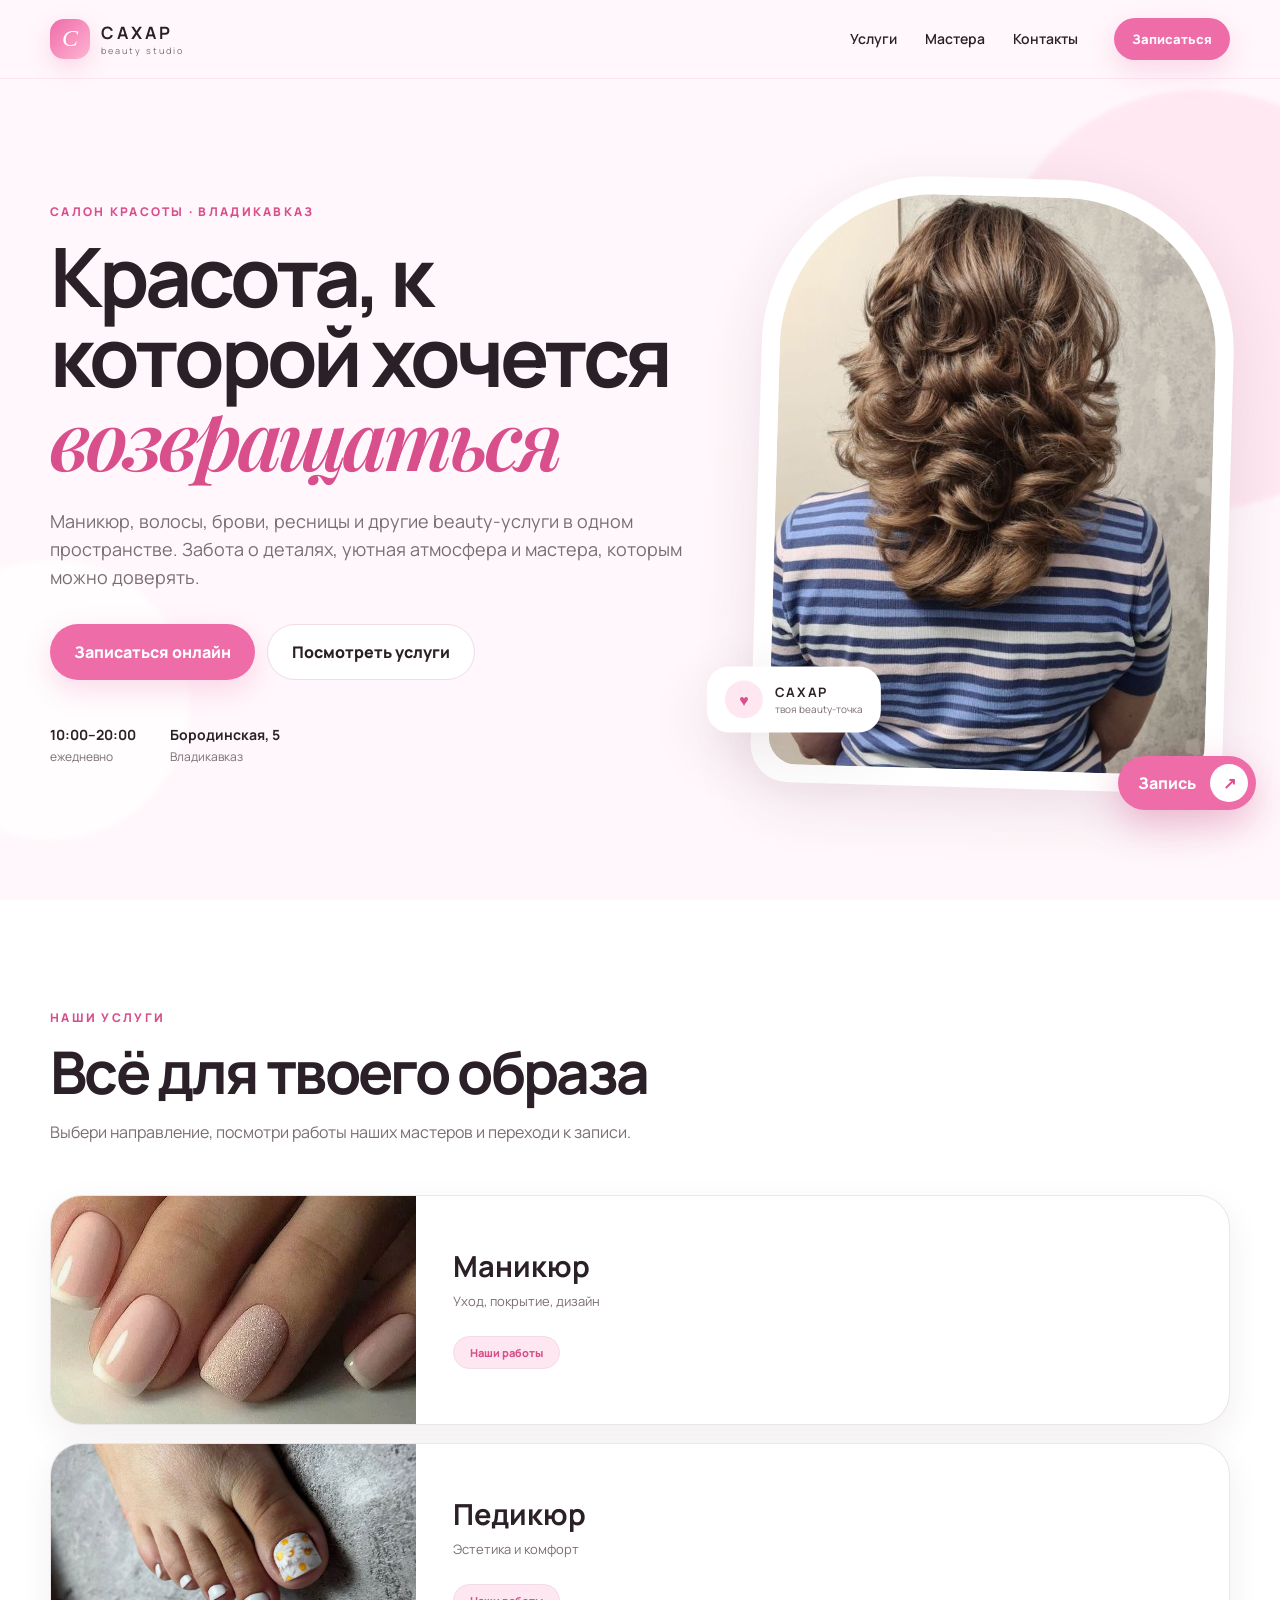
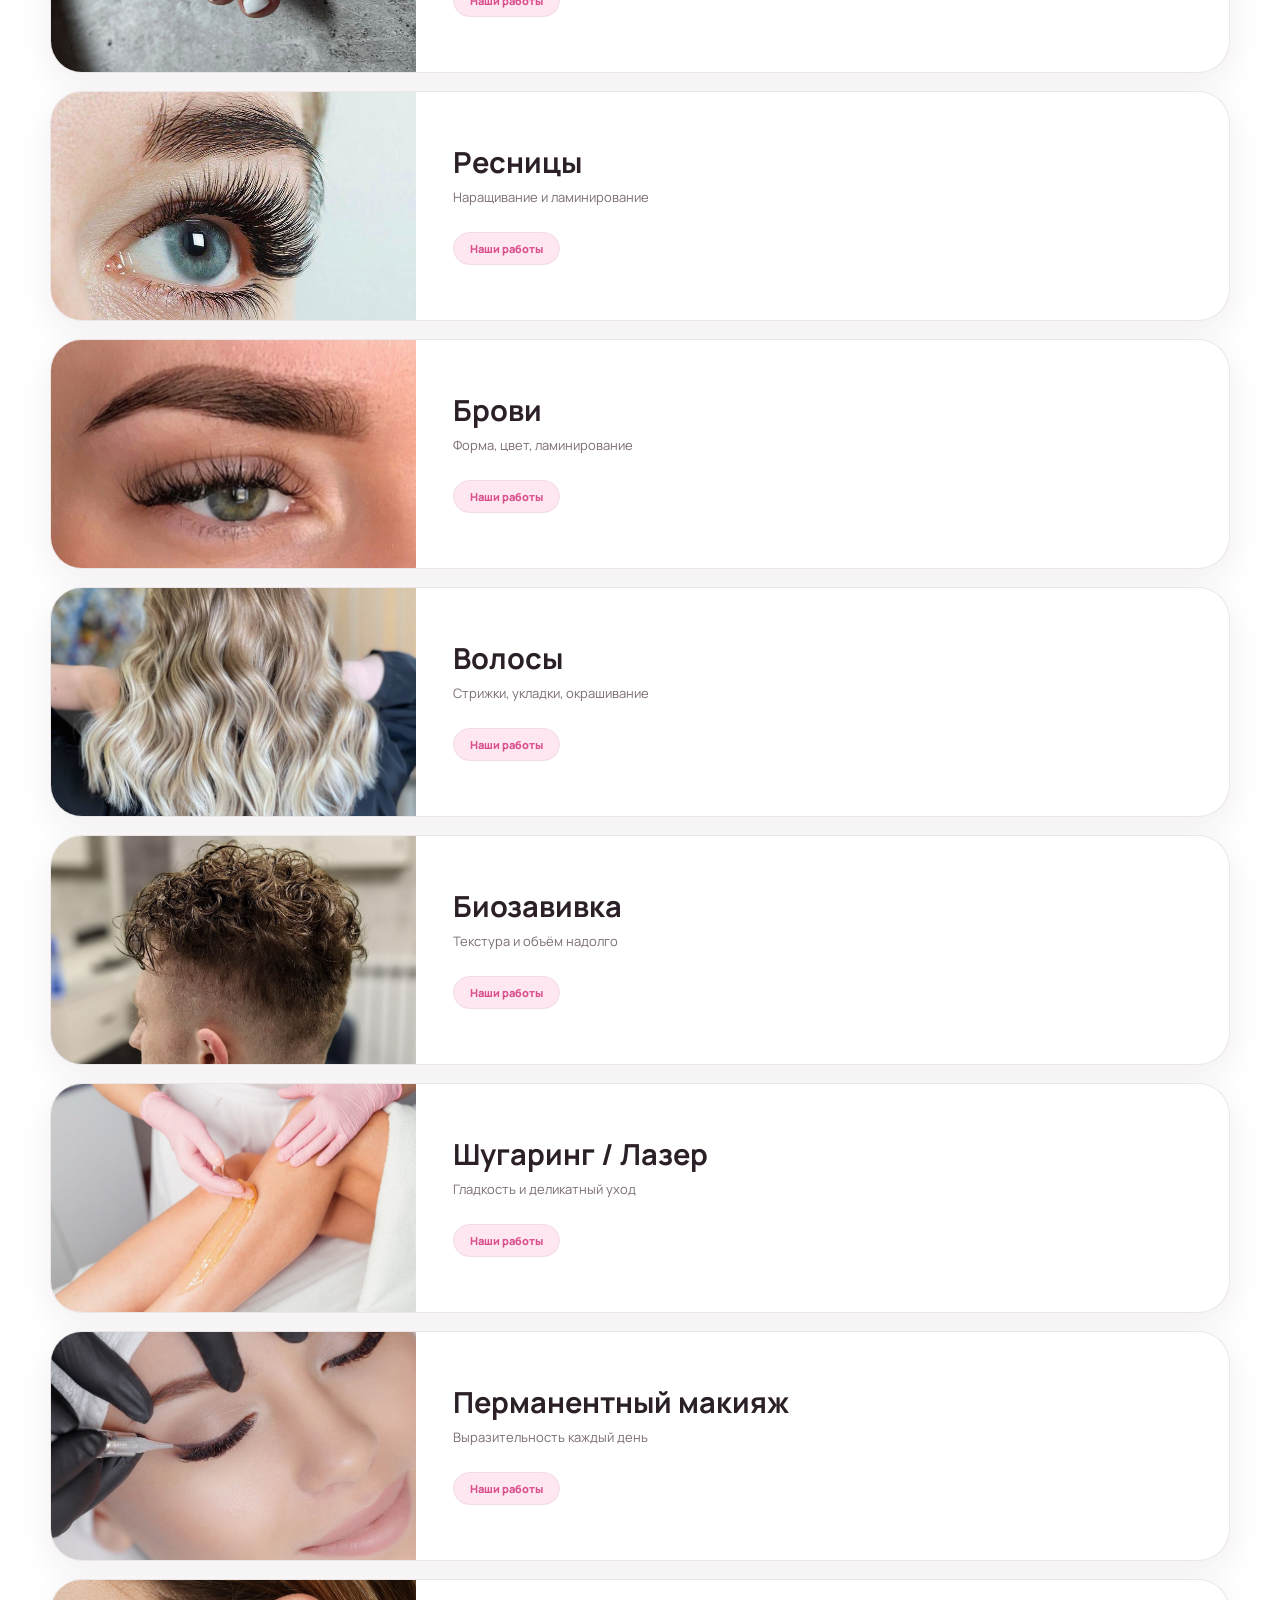
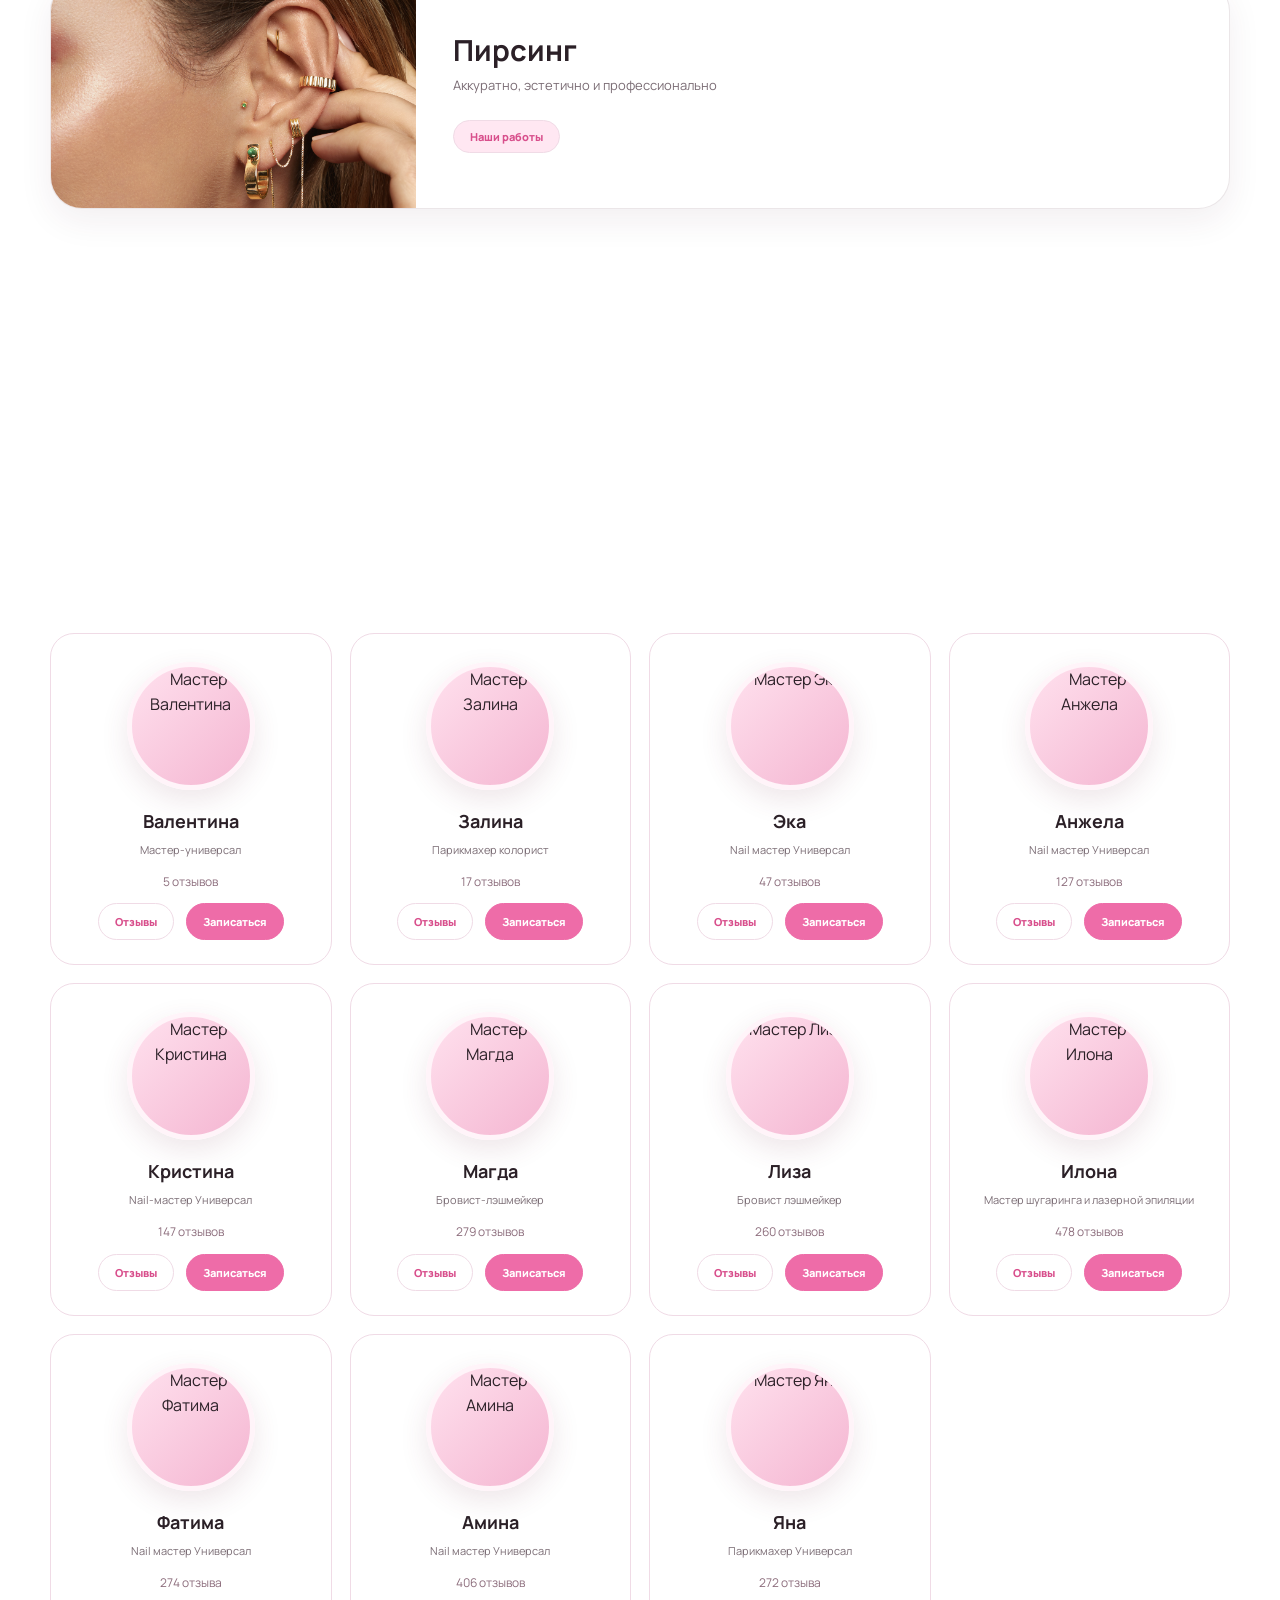
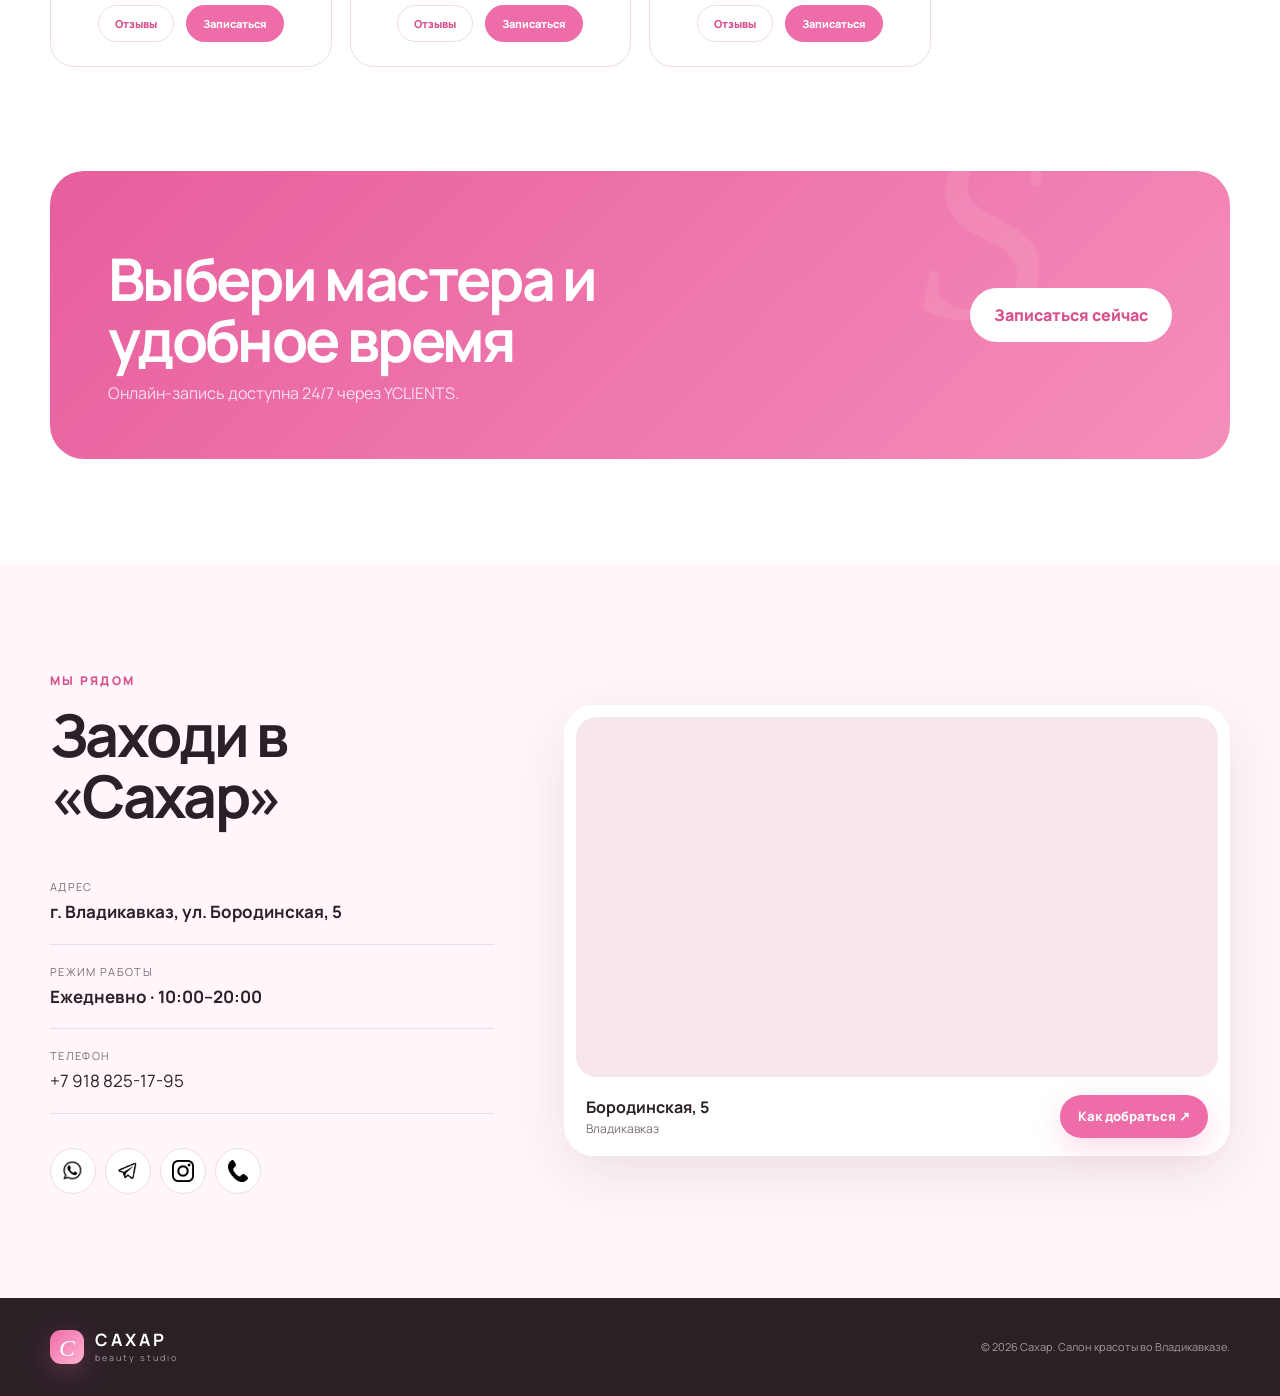
==== index.html @ 4b1bc9c6 "Initial salon website" ====
<!DOCTYPE html>
<html lang="ru">
<head>
  <meta charset="UTF-8" />
  <meta name="viewport" content="width=device-width, initial-scale=1.0" />
  <meta name="theme-color" content="#fff7fb" />
  <meta name="description" content="Сахар — салон красоты во Владикавказе. Маникюр, педикюр, ресницы, брови, волосы, биозавивка, шугаринг и лазер, перманентный макияж." />
  <title>Сахар — салон красоты во Владикавказе</title>
  <link rel="stylesheet" href="style.css" />

  <style>

    /* Окно работ: шапка всегда видна, прокручиваются только фотографии */
    #worksModal.works-modal {
      position: fixed !important;
      inset: 0 !important;
      z-index: 4200 !important;
      overflow: hidden !important;
    }

    #worksModal .modal-backdrop {
      position: absolute !important;
      inset: 0 !important;
      z-index: 0 !important;
    }

    #worksModal .works-panel {
      position: absolute !important;
      inset: 2vh 2vw !important;
      z-index: 1 !important;
      display: flex !important;
      flex-direction: column !important;
      min-height: 0 !important;
      overflow: hidden !important;
      background: #fff !important;
      border-radius: 28px !important;
      box-shadow: 0 30px 90px rgba(0,0,0,.24) !important;
    }

    #worksModal .works-head {
      position: relative !important;
      z-index: 10 !important;
      flex: 0 0 auto !important;
      display: flex !important;
      align-items: center !important;
      justify-content: space-between !important;
      gap: 20px !important;
      padding: 20px 24px !important;
      background: #fff !important;
      border-bottom: 1px solid rgba(91,54,70,.12) !important;
    }

    #worksModal .works-head h2 {
      margin: 3px 0 0 !important;
    }

    #worksModal .works-head > button {
      flex: 0 0 auto !important;
      display: grid !important;
      place-items: center !important;
      width: 48px !important;
      height: 48px !important;
      padding: 0 !important;
      border: 0 !important;
      border-radius: 50% !important;
      background: #fdeaf3 !important;
      color: #2d2027 !important;
      font-size: 28px !important;
      line-height: 1 !important;
      cursor: pointer !important;
    }

    /* Галерея работ — ровная сетка, без лишнего увеличения изображений */
    #worksGallery.works-gallery {
      display: grid !important;
      grid-template-columns: repeat(3, minmax(0, 1fr)) !important;
      grid-auto-flow: row !important;
      align-items: start !important;
      align-content: start !important;
      gap: 16px !important;
      padding: 24px !important;
      margin: 0 !important;
      overflow-y: auto !important;
      overflow-x: hidden !important;
      overscroll-behavior: contain;
      -webkit-overflow-scrolling: touch;
      flex: 1 1 auto !important;
      min-height: 0 !important;
      background: #fffafb;
    }

    #worksGallery > .works-photo {
      position: relative !important;
      display: block !important;
      width: 100% !important;
      aspect-ratio: 4 / 3 !important;
      min-width: 0 !important;
      padding: 0 !important;
      margin: 0 !important;
      border: 0 !important;
      border-radius: 16px !important;
      overflow: hidden !important;
      background: #f7edf2 !important;
      box-shadow: none !important;
      transform: none !important;
      cursor: zoom-in;
    }

    #worksGallery > .works-photo::before,
    #worksGallery > .works-photo::after {
      display: none !important;
      content: none !important;
    }

    #worksGallery > .works-photo > img {
      position: absolute !important;
      inset: 0 !important;
      display: block !important;
      width: 100% !important;
      height: 100% !important;
      margin: 0 !important;
      padding: 0 !important;
      object-fit: cover !important;
      object-position: center !important;
      border-radius: 0 !important;
      transform: none !important;
      transition: opacity .2s ease !important;
      image-rendering: auto;
      backface-visibility: hidden;
    }

    #worksGallery > .works-photo:hover > img {
      transform: none !important;
      opacity: .96;
    }

    .works-empty {
      margin: auto;
      padding: 40px 24px;
      text-align: center;
      color: #8d6e7d;
    }

    /* Увеличенное фото — оригинальные пропорции, без cover */
    .lightbox { z-index: 5000 !important; }
    .lightbox .modal-backdrop { z-index: 1; }
    .lightbox img {
      position: relative !important;
      z-index: 2 !important;
      display: block !important;
      width: auto !important;
      height: auto !important;
      max-width: 94vw !important;
      max-height: 90vh !important;
      object-fit: contain !important;
      image-rendering: auto;
      transform: none !important;
    }
    .lightbox-close { z-index: 3; }

    @media (max-width: 1100px) {
      #worksGallery.works-gallery {
        grid-template-columns: repeat(3, minmax(0, 1fr)) !important;
        gap: 12px !important;
        padding: 16px !important;
      }
    }

    @media (max-width: 760px) {
      .works-panel { inset: 1.5vh 2vw; border-radius: 20px; }
      .works-head { padding: 14px 16px; }
      .works-head button { width: 44px; height: 44px; }

      #worksGallery.works-gallery {
        grid-template-columns: repeat(2, minmax(0, 1fr)) !important;
        gap: 9px !important;
        padding: 10px !important;
      }

      #worksGallery > .works-photo {
        aspect-ratio: 4 / 3 !important;
        border-radius: 12px !important;
      }
    }

    @media (max-width: 430px) {
      #worksGallery.works-gallery {
        grid-template-columns: repeat(2, minmax(0, 1fr)) !important;
      }
    }
  
    /* ФИНАЛЬНЫЙ ФИКС ГАЛЕРЕИ:
       обычная сетка с реальной высотой элементов, без наложений */
    #worksGallery.works-gallery {
      display: grid !important;
      grid-template-columns: repeat(3, minmax(0, 1fr)) !important;
      grid-auto-rows: 340px !important;
      grid-auto-flow: row !important;
      align-items: stretch !important;
      align-content: start !important;
      gap: 16px !important;
      padding: 20px !important;
      margin: 0 !important;
      overflow-y: auto !important;
      overflow-x: hidden !important;
      flex: 1 1 auto !important;
      min-height: 0 !important;
    }

    #worksGallery > .works-photo {
      position: static !important;
      display: block !important;
      width: 100% !important;
      height: 340px !important;
      min-height: 340px !important;
      max-height: 340px !important;
      aspect-ratio: auto !important;
      padding: 0 !important;
      margin: 0 !important;
      overflow: hidden !important;
      border: 0 !important;
      border-radius: 16px !important;
      background: #f7edf2 !important;
      transform: none !important;
      box-shadow: none !important;
    }

    #worksGallery > .works-photo::before,
    #worksGallery > .works-photo::after {
      display: none !important;
      content: none !important;
    }

    #worksGallery > .works-photo > img {
      position: static !important;
      inset: auto !important;
      display: block !important;
      width: 100% !important;
      height: 100% !important;
      min-height: 0 !important;
      max-height: none !important;
      object-fit: cover !important;
      object-position: center !important;
      margin: 0 !important;
      padding: 0 !important;
      border-radius: 0 !important;
      transform: none !important;
    }

    #worksGallery > .works-photo:hover > img {
      transform: none !important;
    }

    @media (max-width: 1050px) {
      #worksGallery.works-gallery {
        grid-template-columns: repeat(2, minmax(0, 1fr)) !important;
        grid-auto-rows: 300px !important;
      }

      #worksGallery > .works-photo {
        height: 300px !important;
        min-height: 300px !important;
        max-height: 300px !important;
      }
    }

    @media (max-width: 600px) {
      #worksGallery.works-gallery {
        grid-template-columns: repeat(2, minmax(0, 1fr)) !important;
        grid-auto-rows: 190px !important;
        gap: 9px !important;
        padding: 10px !important;
      }

      #worksGallery > .works-photo {
        height: 190px !important;
        min-height: 190px !important;
        max-height: 190px !important;
        border-radius: 12px !important;
      }
    }

  
    /* Мастера из masters.json */
    .master-card[data-master-card] {
      cursor: pointer;
    }

    .master-card[data-master-card]:focus-visible {
      outline: 3px solid rgba(238, 108, 168, .35);
      outline-offset: 4px;
    }

    .master-meta {
      display: flex;
      justify-content: center;
      align-items: center;
      flex-wrap: wrap;
      gap: 7px;
      margin: 2px 0 12px;
      font-size: 12px;
      color: #8d6e7d;
    }

    .master-review-link {
      color: #8d6e7d;
      text-decoration: none;
      border-bottom: 1px solid rgba(141, 110, 125, .28);
    }

    .master-review-link:hover {
      color: #d64f91;
      border-color: #d64f91;
    }

    .master-actions {
      display: flex;
      align-items: center;
      justify-content: center;
      gap: 12px;
      margin-top: auto;
    }

    .master-actions .text-link {
      border: 0;
      padding: 0;
      background: transparent;
      cursor: pointer;
      font: inherit;
      text-decoration: none;
    }

  </style>
</head>
<body>
<header class="site-header" id="top">
    <div class="container header-inner">
      <a class="brand" href="#top" aria-label="Сахар — на главную">
        <span class="brand-mark">C</span>
        <span class="brand-text"><strong>САХАР</strong><small>beauty studio</small></span>
      </a>

      <nav class="desktop-nav" aria-label="Главное меню">
        <a href="#services">Услуги</a>
        <a href="#masters">Мастера</a>
        <a href="#contacts">Контакты</a>
      </nav>

      <a class="btn btn-small" href="https://n751124.yclients.com/company/706799/personal/menu?o=" target="_blank" rel="noopener">Записаться</a>

      <button class="menu-btn" aria-label="Открыть меню" aria-expanded="false">
        <span></span><span></span><span></span>
      </button>
    </div>

    <div class="mobile-menu" aria-hidden="true">
      <a href="#services">Услуги</a>
      <a href="#masters">Мастера</a>
      <a href="#contacts">Контакты</a>
      <a href="https://n751124.yclients.com/company/706799/personal/menu?o=" target="_blank" rel="noopener">Онлайн-запись</a>
    </div>
  </header>

  <main>
    <section class="hero">
      <div class="hero-blob hero-blob-one"></div>
      <div class="hero-blob hero-blob-two"></div>
      <div class="container hero-grid">
        <div class="hero-copy reveal">
          <span class="eyebrow">САЛОН КРАСОТЫ · ВЛАДИКАВКАЗ</span>
          <h1>Красота, к которой хочется <em>возвращаться</em></h1>
          <p>Маникюр, волосы, брови, ресницы и другие beauty-услуги в одном пространстве. Забота о деталях, уютная атмосфера и мастера, которым можно доверять.</p>
          <div class="hero-actions">
            <button class="btn" data-booking-open>Записаться онлайн</button>
            <a class="btn btn-ghost" href="#services">Посмотреть услуги</a>
          </div>
          <div class="hero-meta">
            <span><b>10:00–20:00</b> ежедневно</span>
            <span><b>Бородинская, 5</b> Владикавказ</span>
          </div>
        </div>

        <div class="hero-visual reveal">
          <div class="hero-photo-wrap">
            <img id="heroImage" alt="Салон красоты «Сахар»" class="hero-photo" hidden />
            <div class="hero-badge">
              <span>♥</span>
              <div><strong>САХАР</strong><small>твоя beauty-точка</small></div>
            </div>
          </div>
        </div>
      </div>
    </section>

    <section class="section services" id="services">
      <div class="container">
        <div class="section-heading reveal">
          <span class="eyebrow">НАШИ УСЛУГИ</span>
          <h2>Всё для твоего образа</h2>
          <p>Выбери направление, посмотри работы наших мастеров и переходи к записи.</p>
        </div>

        <div class="service-grid">
          <article class="service-card reveal" data-service="manic" data-booking-card role="button" tabindex="0" aria-label="Записаться на маникюр">
            <div class="service-copy"><h3>Маникюр</h3><p>Уход, покрытие, дизайн</p></div>
            <button class="service-works-btn" data-works-category="manic" data-works-title="Маникюр">Наши работы</button>
          </article>

          <article class="service-card reveal" data-service="pedic" data-booking-card role="button" tabindex="0" aria-label="Записаться на педикюр">
            <div class="service-copy"><h3>Педикюр</h3><p>Эстетика и комфорт</p></div>
            <button class="service-works-btn" data-works-category="pedic" data-works-title="Педикюр">Наши работы</button>
          </article>

          <article class="service-card reveal" data-service="lashes" data-booking-card role="button" tabindex="0" aria-label="Записаться на ресницы">
            <div class="service-copy"><h3>Ресницы</h3><p>Наращивание и ламинирование</p></div>
            <button class="service-works-btn" data-works-category="lashes" data-works-title="Ресницы">Наши работы</button>
          </article>

          <article class="service-card reveal" data-service="brows" data-booking-card role="button" tabindex="0" aria-label="Записаться на брови">
            <div class="service-copy"><h3>Брови</h3><p>Форма, цвет, ламинирование</p></div>
            <button class="service-works-btn" data-works-category="brows" data-works-title="Брови">Наши работы</button>
          </article>

          <article class="service-card reveal" data-service="hair" data-booking-card role="button" tabindex="0" aria-label="Записаться на волосы">
            <div class="service-copy"><h3>Волосы</h3><p>Стрижки, укладки, окрашивание</p></div>
            <button class="service-works-btn" data-works-category="hair" data-works-title="Волосы">Наши работы</button>
          </article>

          <article class="service-card reveal" data-service="biowave" data-booking-card role="button" tabindex="0" aria-label="Записаться на биозавивку">
            <div class="service-copy"><h3>Биозавивка</h3><p>Текстура и объём надолго</p></div>
            <button class="service-works-btn" data-works-category="biowave" data-works-title="Биозавивка">Наши работы</button>
          </article>

          <article class="service-card reveal" data-service="laser" data-booking-card role="button" tabindex="0" aria-label="Записаться на шугаринг или лазер">
            <div class="service-copy"><h3>Шугаринг / Лазер</h3><p>Гладкость и деликатный уход</p></div>
            <button class="service-works-btn" data-works-category="laser" data-works-title="Шугаринг / Лазер">Наши работы</button>
          </article>

          <article class="service-card reveal" data-service="permanent" data-booking-card role="button" tabindex="0" aria-label="Записаться на перманентный макияж">
            <div class="service-copy"><h3>Перманентный макияж</h3><p>Выразительность каждый день</p></div>
            <button class="service-works-btn" data-works-category="permanent" data-works-title="Перманентный макияж">Наши работы</button>
          </article>

          <article class="service-card reveal" data-service="pirsing" data-booking-card role="button" tabindex="0" aria-label="Записаться на пирсинг">
            <div class="service-copy"><h3>Пирсинг</h3><p>Аккуратно, эстетично и профессионально</p></div>
            <button class="service-works-btn" data-works-category="pirsing" data-works-title="Пирсинг">Наши работы</button>
          </article>
        </div>
      </div>
    </section>

    <section class="section masters" id="masters">
      <div class="container">
        <div class="section-heading reveal">
          <span class="eyebrow">КОМАНДА</span>
          <h2>Мастера «Сахара»</h2>
          <p>Команда мастеров, которая поможет подобрать услугу и создать образ именно для тебя.</p>
        </div>
        <div class="masters-scroll" id="mastersGrid">
          <div class="masters-empty">Наши мастера ждут тебя в «Сахаре».</div>
        </div>
      </div>
    </section>

    <section class="section cta-section">
      <div class="container">
        <div class="cta-card reveal">
          <div><span class="eyebrow"></span><h2>Выбери мастера и удобное время</h2><p>Онлайн-запись доступна 24/7 через YCLIENTS.</p></div>
          <button class="btn btn-light" data-booking-open>Записаться сейчас</button>
        </div>
      </div>
    </section>

    <section class="section contacts" id="contacts">
      <div class="container contacts-grid">
        <div class="contact-copy reveal">
          <span class="eyebrow">МЫ РЯДОМ</span>
          <h2>Заходи в «Сахар»</h2>
          <div class="contact-list">
            <div><span>Адрес</span><strong>г. Владикавказ, ул. Бородинская, 5</strong></div>
            <div><span>Режим работы</span><strong>Ежедневно · 10:00–20:00</strong></div>
            <div><span>Телефон</span><a href="tel:+79188251795">+7 918 825-17-95</a></div>
          </div>
          <div class="social-row">
            <a class="social-btn"
               href="https://wa.me/79188251795"
               target="_blank"
               rel="noopener"
               aria-label="WhatsApp">
              <img src="images/icons/whats.png" alt="">
            </a>

            <a class="social-btn"
               href="https://t.me/+79188251795"
               target="_blank"
               rel="noopener"
               aria-label="Telegram">
              <img src="images/icons/teleg.png" alt="">
            </a>

            <a class="social-btn"
               href="https://instagram.com/salon_saxar_vld"
               target="_blank"
               rel="noopener"
               aria-label="Instagram">
              <img src="images/icons/inst.png" alt="">
            </a>

            <a class="social-btn"
               href="tel:+79188251795"
               aria-label="Позвонить">
              <img src="images/icons/phone.png" alt="">
            </a>
          </div>
        </div>

        <div class="route-card reveal">
          <div class="route-map">
            <iframe
              title="Салон «Сахар» на карте"
              src="https://yandex.ru/map-widget/v1/?ll=44.687509%2C43.030860&z=18&pt=44.687509%2C43.030860%2Cpm2rdm"
              loading="lazy"
              allowfullscreen>
            </iframe>
          </div>
          <div class="route-info">
            <div><strong>Бородинская, 5</strong><span>Владикавказ</span></div>
            <a class="btn btn-small" href="https://yandex.ru/maps/?text=%D0%92%D0%BB%D0%B0%D0%B4%D0%B8%D0%BA%D0%B0%D0%B2%D0%BA%D0%B0%D0%B7%2C%20%D0%91%D0%BE%D1%80%D0%BE%D0%B4%D0%B8%D0%BD%D1%81%D0%BA%D0%B0%D1%8F%205" target="_blank" rel="noopener">Как добраться ↗</a>
          </div>
        </div>
      </div>
    </section>
  </main>

  <footer class="footer">
    <div class="container footer-inner">
      <a class="brand" href="#top"><span class="brand-mark">C</span><span class="brand-text"><strong>САХАР</strong><small>beauty studio</small></span></a>
      <p>© <span id="year"></span> Сахар. Салон красоты во Владикавказе.</p>
    </div>
  </footer>

  <button class="floating-booking" data-booking-open><span>Запись</span><b>↗</b></button>

  <div class="modal booking-modal" id="bookingModal" aria-hidden="true">
    <div class="modal-backdrop" data-modal-close></div>
    <div class="booking-panel" role="dialog" aria-modal="true" aria-label="Онлайн-запись">
      <div class="booking-head">
        <div><strong>Онлайн-запись</strong><span>YCLIENTS</span></div>
        <button data-modal-close aria-label="Закрыть">×</button>
      </div>
      <iframe id="bookingFrame" title="Онлайн-запись YCLIENTS" data-src="https://n751124.yclients.com/company/706799/personal/menu?o=" loading="lazy"></iframe>
      <div class="booking-fallback">Не видишь форму записи? <a href="https://n751124.yclients.com/company/706799/personal/menu?o=" target="_blank" rel="noopener">Открыть онлайн-запись отдельно</a>.</div>
    </div>
  </div>

  <div class="modal works-modal" id="worksModal" aria-hidden="true">
    <div class="modal-backdrop" data-works-close></div>
    <div class="works-panel" role="dialog" aria-modal="true" aria-labelledby="worksModalTitle">
      <div class="works-head">
        <div><span class="eyebrow">ПОРТФОЛИО</span><h2 id="worksModalTitle">Наши работы</h2></div>
        <button data-works-close aria-label="Закрыть">×</button>
      </div>
      <div class="works-gallery" id="worksGallery"></div>
      <div class="works-empty" id="worksEmpty" hidden>Работы в этом разделе скоро появятся.</div>
    </div>
  </div>

  <div class="modal lightbox" id="lightbox" aria-hidden="true">
    <div class="modal-backdrop" data-lightbox-close></div>
    <button class="lightbox-close" data-lightbox-close aria-label="Закрыть">×</button>
    <img id="lightboxImage" src="" alt="Работа мастера крупным планом" />
  </div>

  <script>
    const menuBtn = document.querySelector('.menu-btn');
    const mobileMenu = document.querySelector('.mobile-menu');

    menuBtn.addEventListener('click', () => {
      const open = menuBtn.getAttribute('aria-expanded') === 'true';
      menuBtn.setAttribute('aria-expanded', String(!open));
      mobileMenu.classList.toggle('open', !open);
      mobileMenu.setAttribute('aria-hidden', String(open));
    });

    mobileMenu.querySelectorAll('a').forEach(a => a.addEventListener('click', () => {
      mobileMenu.classList.remove('open');
      menuBtn.setAttribute('aria-expanded', 'false');
      mobileMenu.setAttribute('aria-hidden', 'true');
    }));

    const bookingModal = document.getElementById('bookingModal');
    const bookingFrame = document.getElementById('bookingFrame');

    function isMobileBookingView() {
      return window.matchMedia('(max-width: 768px)').matches;
    }

    function openBookingUrl(url) {
      if (isMobileBookingView()) {
        window.location.href = url;
        return;
      }

      bookingFrame.src = url;
      bookingModal.classList.add('open');
      bookingModal.setAttribute('aria-hidden', 'false');
      document.body.classList.add('modal-open');
    }

    function openBooking() {
      const url = bookingFrame.dataset.src;
      openBookingUrl(url);
    }

    function closeBooking() {
      bookingModal.classList.remove('open');
      bookingModal.setAttribute('aria-hidden', 'true');
      if (!worksModal.classList.contains('open') && !lightbox.classList.contains('open')) {
        document.body.classList.remove('modal-open');
      }
    }

    document.querySelectorAll('[data-booking-open]').forEach(el => el.addEventListener('click', openBooking));
    document.querySelectorAll('[data-modal-close]').forEach(el => el.addEventListener('click', closeBooking));

    // Клик по самой карточке услуги открывает запись.
    document.querySelectorAll('[data-booking-card]').forEach(card => {
      card.addEventListener('click', openBooking);
      card.addEventListener('keydown', event => {
        if (event.key === 'Enter' || event.key === ' ') {
          event.preventDefault();
          openBooking();
        }
      });
    });

    const worksModal = document.getElementById('worksModal');
    const worksGallery = document.getElementById('worksGallery');
    const worksEmpty = document.getElementById('worksEmpty');
    const worksModalTitle = document.getElementById('worksModalTitle');
    const lightbox = document.getElementById('lightbox');
    const lightboxImage = document.getElementById('lightboxImage');
    const heroImage = document.getElementById('heroImage');
    const mastersGrid = document.getElementById('mastersGrid');

    let galleryManifest = {
      hero: '',
      previews: {},
      works: {},
      masters: []
    };

    const manifestPromise = fetch('gallery.json', { cache: 'no-store' })
      .then(response => {
        if (!response.ok) throw new Error('gallery.json не найден');
        return response.json();
      })
      .then(data => {
        galleryManifest = data;
        applySiteImages();
        return data;
      })
      .catch(() => {
        applySiteImages();
        return galleryManifest;
      });

    // Мастера хранятся отдельно от галереи и обновляются парсером YCLIENTS.
    fetch('masters.json', { cache: 'no-store' })
      .then(response => {
        if (!response.ok) throw new Error('masters.json не найден');
        return response.json();
      })
      .then(masters => renderMasters(masters))
      .catch(error => {
        console.warn('Не удалось загрузить masters.json:', error);
        renderMasters([]);
      });

    function applySiteImages() {
      if (galleryManifest.hero) {
        heroImage.src = galleryManifest.hero;
        heroImage.hidden = false;
      }

      document.querySelectorAll('[data-service]').forEach(card => {
        const category = card.dataset.service;
        const preview = galleryManifest.previews?.[category];
        if (preview) {
          card.style.setProperty('--bg', `url("${preview}")`);
        }
      });

    }

    function renderMasters(masters) {
      mastersGrid.innerHTML = '';

      if (!Array.isArray(masters) || !masters.length) {
        mastersGrid.innerHTML = '<div class="masters-empty">Познакомься с нашей командой прямо в салоне — будем рады тебе.</div>';
        return;
      }

      masters.forEach(master => {
        const card = document.createElement('article');
        card.className = 'master-card reveal visible';
        card.dataset.masterCard = '';
        card.tabIndex = 0;
        card.setAttribute('role', 'button');
        card.setAttribute(
          'aria-label',
          master.name ? `Записаться к мастеру ${master.name}` : 'Записаться к мастеру'
        );

        const photo = document.createElement('div');
        photo.className = 'master-photo';

        const img = document.createElement('img');
        img.src = master.image || '';
        img.alt = master.name ? `Мастер ${master.name}` : 'Мастер салона «Сахар»';
        img.loading = 'lazy';
        photo.appendChild(img);

        const name = document.createElement('h3');
        name.textContent = master.name || 'Мастер салона';

        const specialty = document.createElement('p');
        specialty.textContent = master.specialty || 'Beauty-мастер';

        const meta = document.createElement('div');
        meta.className = 'master-meta';

        if (master.reviews_count !== null &&
            master.reviews_count !== undefined &&
            master.reviews_count !== '') {
          const reviewsCount = document.createElement('span');
          reviewsCount.textContent =
            `${master.reviews_count} ${reviewsWord(Number(master.reviews_count))}`;
          meta.appendChild(reviewsCount);
        }

        const actions = document.createElement('div');
        actions.className = 'master-actions';

        if (master.reviews_url) {
          const reviews = document.createElement('a');
          reviews.className = 'master-btn master-btn-white';
          reviews.href = master.reviews_url;
          reviews.target = '_blank';
          reviews.rel = 'noopener';
          reviews.textContent = 'Отзывы';
          reviews.addEventListener('click', event => event.stopPropagation());
          actions.appendChild(reviews);
        }

        const book = document.createElement('button');
        book.className = 'master-btn master-btn-pink';
        book.type = 'button';
        book.textContent = 'Записаться';
        book.addEventListener('click', event => {
          event.stopPropagation();
          openMasterBooking(master);
        });

        actions.appendChild(book);

        card.append(photo, name, specialty);
        if (meta.children.length) card.appendChild(meta);
        card.appendChild(actions);

        card.addEventListener('click', () => openMasterBooking(master));
        card.addEventListener('keydown', event => {
          if (event.key === 'Enter' || event.key === ' ') {
            event.preventDefault();
            openMasterBooking(master);
          }
        });

        mastersGrid.appendChild(card);
      });
    }

    function reviewsWord(count) {
      const n = Math.abs(count) % 100;
      const n1 = n % 10;

      if (n > 10 && n < 20) return 'отзывов';
      if (n1 > 1 && n1 < 5) return 'отзыва';
      if (n1 === 1) return 'отзыв';
      return 'отзывов';
    }

    function openMasterBooking(master) {
      const url = master?.booking_url ||
        'https://n751124.yclients.com/company/706799/personal/select-master?o=m5667039';

      openBookingUrl(url);
    }

    async function openWorks(category, title) {
      await manifestPromise;

      const preview = galleryManifest.previews?.[category] || '';
      const images = (galleryManifest.works?.[category] || [])
        .filter(src => src !== preview);
      worksModalTitle.textContent = title;
      worksGallery.innerHTML = '';
      worksEmpty.hidden = images.length > 0;

      images.forEach((src, index) => {
        const button = document.createElement('button');
        button.className = 'works-photo';
        button.type = 'button';
        button.setAttribute('aria-label', `Открыть работу ${index + 1}`);

        const img = document.createElement('img');
        img.src = src;
        img.alt = `${title} — работа ${index + 1}`;
        img.loading = 'lazy';

        button.appendChild(img);
        button.addEventListener('click', () => openLightbox(src));
        worksGallery.appendChild(button);
      });

      worksModal.classList.add('open');
      worksModal.setAttribute('aria-hidden', 'false');
      document.body.classList.add('modal-open');
    }

    function closeWorks() {
      worksModal.classList.remove('open');
      worksModal.setAttribute('aria-hidden', 'true');
      if (!bookingModal.classList.contains('open') && !lightbox.classList.contains('open')) {
        document.body.classList.remove('modal-open');
      }
    }

    function openLightbox(src) {
      lightboxImage.src = src;
      lightbox.classList.add('open');
      lightbox.setAttribute('aria-hidden', 'false');
      document.body.classList.add('modal-open');
    }

    function closeLightbox() {
      lightbox.classList.remove('open');
      lightbox.setAttribute('aria-hidden', 'true');
      lightboxImage.src = '';
      if (!worksModal.classList.contains('open') && !bookingModal.classList.contains('open')) {
        document.body.classList.remove('modal-open');
      }
    }

    document.querySelectorAll('[data-works-category]').forEach(btn => {
      btn.addEventListener('click', event => {
        // Не даём клику по "Наши работы" открыть YCLIENTS через карточку.
        event.stopPropagation();
        openWorks(btn.dataset.worksCategory, btn.dataset.worksTitle);
      });
      btn.addEventListener('keydown', event => event.stopPropagation());
    });

    document.querySelectorAll('[data-works-close]').forEach(el => el.addEventListener('click', closeWorks));
    document.querySelectorAll('[data-lightbox-close]').forEach(el => el.addEventListener('click', closeLightbox));

    document.addEventListener('keydown', event => {
      if (event.key === 'Escape') {
        if (lightbox.classList.contains('open')) closeLightbox();
        else if (worksModal.classList.contains('open')) closeWorks();
        else if (bookingModal.classList.contains('open')) closeBooking();
      }
    });

    const observer = new IntersectionObserver(entries => {
      entries.forEach(entry => {
        if (entry.isIntersecting) entry.target.classList.add('visible');
      });
    }, { threshold: .08 });

    document.querySelectorAll('.reveal').forEach(el => observer.observe(el));
    document.getElementById('year').textContent = new Date().getFullYear();
  </script>
</body>
</html>
---- style.css ----
@import url('https://fonts.googleapis.com/css2?family=Manrope:wght@400;500;600;700;800&family=Playfair+Display:ital,wght@1,600&display=swap');

:root{
  --pink:#ee6ca8;
  --pink-dark:#d84f8c;
  --pink-soft:#ffe7f2;
  --blush:#fff7fb;
  --white:#fff;
  --ink:#2b2027;
  --muted:#7b6d75;
  --line:#f0dbe6;
  --shadow:0 18px 60px rgba(100,47,72,.12);
  --radius:28px;
}
*{box-sizing:border-box}
html{scroll-behavior:smooth}
body{margin:0;font-family:Manrope,Arial,sans-serif;color:var(--ink);background:var(--blush);line-height:1.55;overflow-x:hidden}
body.modal-open{overflow:hidden}
a{color:inherit;text-decoration:none}
button{font:inherit;color:inherit}
img{display:block;width:100%;height:100%;object-fit:cover}
.container{width:min(1180px,calc(100% - 40px));margin:0 auto}
.section{padding:104px 0}.eyebrow{display:inline-block;font-size:12px;font-weight:800;letter-spacing:.19em;color:var(--pink-dark);margin-bottom:14px}
h1,h2,h3,p{margin-top:0}h1{font-size:clamp(48px,6.4vw,92px);line-height:.98;letter-spacing:-.05em;margin-bottom:28px;max-width:850px}h1 em{font-family:'Playfair Display',Georgia,serif;color:var(--pink-dark);font-weight:600}h2{font-size:clamp(38px,4.6vw,62px);line-height:1.03;letter-spacing:-.045em;margin-bottom:18px}p{color:var(--muted)}

.site-header{position:fixed;left:0;right:0;top:0;z-index:1000;background:rgba(255,247,251,.84);backdrop-filter:blur(16px);border-bottom:1px solid rgba(238,108,168,.12)}
.header-inner{height:78px;display:flex;align-items:center;gap:36px}.brand{display:inline-flex;align-items:center;gap:11px;margin-right:auto}.brand-mark{width:40px;height:40px;border-radius:14px;display:grid;place-items:center;background:linear-gradient(135deg,var(--pink),#ffb4d3);color:white;font-family:Georgia,serif;font-style:italic;font-size:24px;box-shadow:0 8px 25px rgba(238,108,168,.24)}.brand-text{display:flex;flex-direction:column;line-height:1}.brand-text strong{font-size:17px;letter-spacing:.17em}.brand-text small{font-size:9px;letter-spacing:.22em;color:var(--muted);margin-top:5px}.desktop-nav{display:flex;gap:28px}.desktop-nav a{font-size:14px;font-weight:600;position:relative}.desktop-nav a:after{content:"";position:absolute;left:0;right:100%;height:2px;bottom:-7px;background:var(--pink);transition:.25s}.desktop-nav a:hover:after{right:0}
.btn{border:0;border-radius:999px;background:var(--pink);color:white;padding:15px 24px;font-weight:800;cursor:pointer;display:inline-flex;align-items:center;justify-content:center;transition:.25s;box-shadow:0 10px 28px rgba(238,108,168,.24)}.btn:hover{transform:translateY(-2px);background:var(--pink-dark)}.btn-small{padding:11px 18px;font-size:13px}.btn-ghost{background:white;color:var(--ink);box-shadow:none;border:1px solid var(--line)}.btn-ghost:hover{background:var(--pink-soft);color:var(--ink)}.btn-light{background:white;color:var(--pink-dark);box-shadow:none}.btn-light:hover{background:#fff1f7;color:var(--pink-dark)}
.menu-btn{display:none;border:0;background:none;padding:7px;cursor:pointer}.menu-btn span{display:block;width:24px;height:2px;background:var(--ink);margin:5px;border-radius:2px}.mobile-menu{display:none}

.hero{min-height:100svh;padding:145px 0 80px;display:flex;align-items:center;position:relative;overflow:hidden}.hero-grid{display:grid;grid-template-columns:1.15fr .85fr;gap:70px;align-items:center;position:relative;z-index:2}.hero-copy>p{font-size:18px;max-width:650px;margin-bottom:32px}.hero-actions{display:flex;flex-wrap:wrap;gap:12px}.hero-meta{display:flex;gap:34px;margin-top:44px;font-size:12px;color:var(--muted)}.hero-meta span{display:flex;flex-direction:column}.hero-meta b{font-size:14px;color:var(--ink);margin-bottom:2px}.hero-photo-wrap{height:610px;position:relative;padding:18px;background:white;border-radius:170px 170px 38px 38px;box-shadow:var(--shadow);transform:rotate(1.6deg)}.hero-photo{border-radius:155px 155px 28px 28px;background:linear-gradient(135deg,#fbd3e5,#f0a5c8)}.hero-photo.image-fallback{opacity:.2}.hero-badge{position:absolute;left:-45px;bottom:50px;background:white;border-radius:22px;padding:14px 18px;display:flex;align-items:center;gap:12px;box-shadow:var(--shadow);transform:rotate(-1.6deg)}.hero-badge>span{width:38px;height:38px;border-radius:50%;display:grid;place-items:center;background:var(--pink-soft);color:var(--pink-dark)}.hero-badge div{display:flex;flex-direction:column}.hero-badge strong{letter-spacing:.12em;font-size:13px}.hero-badge small{font-size:10px;color:var(--muted)}.hero-blob{position:absolute;border-radius:50%;filter:blur(2px);opacity:.75}.hero-blob-one{width:420px;height:420px;background:#ffe4f0;right:-130px;top:90px}.hero-blob-two{width:280px;height:280px;background:#fff;left:-90px;bottom:60px}

.services{background:white}.section-heading{max-width:730px;margin-bottom:50px}.section-heading>p{max-width:650px}.section-heading code,.split-heading code{font-family:inherit;background:var(--pink-soft);padding:2px 6px;border-radius:6px;color:var(--pink-dark);font-size:.9em}.service-grid{display:grid;grid-template-columns:repeat(4,1fr);gap:16px}.service-card{height:310px;border-radius:24px;overflow:hidden;position:relative;padding:22px;color:white;display:flex;flex-direction:column;justify-content:space-between;background:linear-gradient(to top,rgba(40,18,29,.88),rgba(40,18,29,.08) 62%),var(--bg),linear-gradient(135deg,#f7bed8,#cb7399);background-size:cover;background-position:center;box-shadow:0 10px 26px rgba(72,31,50,.09);transition:.3s}.service-card:before{content:"";position:absolute;inset:0;background:linear-gradient(135deg,rgba(238,108,168,.06),transparent 55%)}.service-card:hover{transform:translateY(-7px)}.service-card>span,.service-card>div,.service-card>button{position:relative;z-index:2}.service-card>span{font-size:11px;letter-spacing:.15em;opacity:.82}.service-card h3{font-size:25px;line-height:1.05;margin-bottom:7px}.service-card p{color:rgba(255,255,255,.72);font-size:12px;margin:0}.service-card button{position:absolute;right:18px;top:18px;border:1px solid rgba(255,255,255,.4);background:rgba(255,255,255,.12);color:white;width:38px;height:38px;border-radius:50%;cursor:pointer;backdrop-filter:blur(10px)}

.works{background:var(--blush)}.split-heading{max-width:none;display:flex;align-items:end;justify-content:space-between;gap:60px}.split-heading>p{max-width:460px;margin-bottom:7px}.gallery{display:grid;grid-template-columns:repeat(4,1fr);grid-auto-rows:210px;gap:14px}.gallery-item{border:0;padding:0;border-radius:20px;overflow:hidden;cursor:zoom-in;background:var(--pink-soft);position:relative}.gallery-item:after{content:"↗";position:absolute;right:12px;bottom:12px;width:35px;height:35px;border-radius:50%;display:grid;place-items:center;background:rgba(255,255,255,.88);opacity:0;transform:translateY(6px);transition:.25s}.gallery-item:hover:after{opacity:1;transform:none}.gallery-item img{transition:.45s}.gallery-item:hover img{transform:scale(1.04)}.gallery-item.tall{grid-row:span 2}.gallery-item.wide{grid-column:span 2}

.masters{background:white}.masters-scroll{display:grid;grid-template-columns:repeat(4,1fr);gap:18px}.master-card{padding:12px 12px 20px;border:1px solid var(--line);border-radius:24px;background:#fff}.master-photo{height:330px;border-radius:17px;overflow:hidden;background:linear-gradient(135deg,#ffe1ee,#f4b5d1);margin-bottom:18px}.master-card h3{font-size:20px;margin:0 8px 4px}.master-card p{font-size:12px;margin:0 8px 14px}.text-link{border:0;background:none;color:var(--pink-dark);font-weight:800;font-size:12px;margin:0 8px;padding:0;cursor:pointer}

.cta-section{padding-top:0;background:white}.cta-card{background:linear-gradient(135deg,#e75e9d,#f58eba);border-radius:34px;padding:54px 58px;display:flex;align-items:center;justify-content:space-between;gap:40px;color:white;overflow:hidden;position:relative}.cta-card:after{content:"S";position:absolute;right:180px;top:-90px;font:italic 260px Georgia,serif;color:rgba(255,255,255,.08)}.cta-card .eyebrow,.cta-card p{color:rgba(255,255,255,.78)}.cta-card h2{max-width:660px;margin-bottom:10px}.cta-card p{margin:0}.cta-card .btn{position:relative;z-index:2;flex:0 0 auto}

.contacts{background:var(--blush)}.contacts-grid{display:grid;grid-template-columns:.8fr 1.2fr;gap:70px;align-items:center}.contact-list{margin:34px 0}.contact-list>div{padding:18px 0;border-bottom:1px solid var(--line);display:flex;flex-direction:column}.contact-list span{font-size:11px;text-transform:uppercase;letter-spacing:.12em;color:var(--muted);margin-bottom:4px}.contact-list strong,.contact-list a{font-size:17px}.contact-list a:hover{color:var(--pink-dark)}.social-row{display:flex;gap:9px}.social-btn{width:46px;height:46px;border-radius:50%;display:grid;place-items:center;background:white;border:1px solid var(--line);font-size:11px;font-weight:800;transition:.2s}.social-btn:hover{background:var(--pink);color:white;border-color:var(--pink);transform:translateY(-2px)}.route-card{background:white;border-radius:30px;padding:12px;box-shadow:var(--shadow)}.route-map{height:360px;border-radius:21px;background:#f7e6ee;position:relative;overflow:hidden}.map-grid{position:absolute;inset:0;background-image:linear-gradient(rgba(255,255,255,.7) 1px,transparent 1px),linear-gradient(90deg,rgba(255,255,255,.7) 1px,transparent 1px);background-size:54px 54px;transform:rotate(8deg) scale(1.15)}.map-road{position:absolute;background:white;border-radius:30px;box-shadow:0 0 0 1px rgba(238,108,168,.05)}.road-a{width:125%;height:46px;left:-10%;top:45%;transform:rotate(-17deg)}.road-b{width:46px;height:130%;left:59%;top:-15%;transform:rotate(12deg)}.map-pin{position:absolute;left:58%;top:45%;width:52px;height:52px;border-radius:50% 50% 50% 0;transform:translate(-50%,-50%) rotate(-45deg);background:var(--pink);color:white;display:grid;place-items:center;font:italic 25px Georgia,serif;box-shadow:0 10px 24px rgba(216,79,140,.28)}.map-pin::first-letter{transform:rotate(45deg)}.route-info{padding:18px 10px 6px;display:flex;align-items:center;justify-content:space-between;gap:20px}.route-info div{display:flex;flex-direction:column}.route-info strong{font-size:16px}.route-info span{font-size:12px;color:var(--muted)}

.footer{background:#2c2027;color:white;padding:32px 0}.footer .brand-mark{width:34px;height:34px;border-radius:11px}.footer .brand-text small{color:rgba(255,255,255,.55)}.footer-inner{display:flex;align-items:center;gap:28px}.footer-inner p{margin:0 auto;color:rgba(255,255,255,.55);font-size:11px}.footer-inner>a:last-child{font-size:12px;color:rgba(255,255,255,.7)}
.floating-booking{position:fixed;z-index:900;right:24px;bottom:90px;border:0;border-radius:999px;background:var(--pink);color:white;padding:8px 8px 8px 20px;display:flex;align-items:center;gap:14px;font-weight:800;box-shadow:0 14px 38px rgba(216,79,140,.35);cursor:pointer}.floating-booking b{width:38px;height:38px;border-radius:50%;display:grid;place-items:center;background:white;color:var(--pink-dark)}

.modal{position:fixed;inset:0;z-index:2000;display:none}.modal.open{display:block}.modal-backdrop{position:absolute;inset:0;background:rgba(28,15,22,.55);backdrop-filter:blur(7px)}.booking-panel{position:absolute;top:4vh;right:4vw;bottom:4vh;width:min(520px,92vw);background:white;border-radius:28px;overflow:hidden;display:flex;flex-direction:column;box-shadow:0 30px 90px rgba(0,0,0,.24)}.booking-head{padding:16px 18px;border-bottom:1px solid var(--line);display:flex;align-items:center;justify-content:space-between}.booking-head div{display:flex;flex-direction:column}.booking-head strong{font-size:16px}.booking-head span{font-size:9px;letter-spacing:.16em;color:var(--muted)}.booking-head button,.lightbox-close{border:0;background:var(--pink-soft);width:38px;height:38px;border-radius:50%;font-size:24px;cursor:pointer}.booking-panel iframe{border:0;width:100%;flex:1;background:#fff}.booking-fallback{font-size:10px;color:var(--muted);padding:10px 16px;background:#fff}.booking-fallback a{color:var(--pink-dark);font-weight:800}.lightbox{display:none;place-items:center}.lightbox.open{display:grid}.lightbox img{position:relative;z-index:2;width:auto;height:auto;max-width:88vw;max-height:86vh;border-radius:18px;box-shadow:0 24px 80px rgba(0,0,0,.35)}.lightbox-close{position:fixed;right:24px;top:24px;z-index:3;background:white}

.reveal{opacity:0;transform:translateY(18px);transition:opacity .7s ease,transform .7s ease}.reveal.visible{opacity:1;transform:none}

@media (max-width:1000px){
  .desktop-nav{display:none}.menu-btn{display:block}.header-inner>.btn{display:none}.mobile-menu{position:absolute;top:78px;left:16px;right:16px;background:white;border:1px solid var(--line);border-radius:20px;padding:10px;box-shadow:var(--shadow)}.mobile-menu.open{display:flex;flex-direction:column}.mobile-menu a{padding:13px 14px;border-radius:12px;font-size:14px;font-weight:700}.mobile-menu a:hover{background:var(--pink-soft)}
  .hero-grid{grid-template-columns:1fr .72fr;gap:32px}.hero-photo-wrap{height:510px}.service-grid{grid-template-columns:repeat(2,1fr)}.gallery{grid-template-columns:repeat(3,1fr)}.masters-scroll{grid-template-columns:repeat(2,1fr)}.contacts-grid{gap:34px}.cta-card{padding:42px}.cta-card:after{right:80px}
}
@media (max-width:720px){
  .container{width:min(100% - 28px,1180px)}.section{padding:78px 0}.header-inner{height:70px}.mobile-menu{top:70px}.brand-mark{width:36px;height:36px;border-radius:12px}.brand-text strong{font-size:14px}.brand-text small{font-size:8px}
  .hero{min-height:auto;padding:120px 0 65px}.hero-grid{grid-template-columns:1fr}.hero-copy>p{font-size:16px}.hero-photo-wrap{height:440px;max-width:390px;margin:10px auto 0}.hero-badge{left:-8px;bottom:30px}.hero-meta{gap:20px;justify-content:space-between}.hero-meta b{font-size:12px}
  .section-heading{margin-bottom:34px}.service-grid{grid-template-columns:1fr 1fr;gap:10px}.service-card{height:230px;padding:14px;border-radius:18px}.service-card h3{font-size:18px}.service-card p{font-size:10px}.service-card button{width:34px;height:34px;right:12px;top:12px}
  .split-heading{display:block}.split-heading>p{margin-top:18px}.gallery{grid-template-columns:repeat(2,1fr);grid-auto-rows:180px;gap:8px}.gallery-item{border-radius:15px}.gallery-item.wide{grid-column:span 2}.masters-scroll{display:flex;overflow-x:auto;scroll-snap-type:x mandatory;margin-right:-14px;padding-right:14px;gap:12px}.master-card{min-width:78vw;scroll-snap-align:start}.master-photo{height:370px}
  .cta-card{padding:36px 26px;display:block;border-radius:26px}.cta-card .btn{margin-top:24px}.cta-card:after{right:-25px}.contacts-grid{grid-template-columns:1fr}.route-map{height:300px}.route-info{align-items:flex-start;flex-direction:column}.footer-inner{flex-wrap:wrap}.footer-inner p{order:3;width:100%;margin:0}.floating-booking{right:14px;bottom:90px;padding-left:16px}.booking-panel{inset:2vh 2vw;width:auto}.lightbox img{max-width:94vw;max-height:82vh}
}
@media (max-width:430px){
  h1{font-size:46px}.service-grid{grid-template-columns:1fr}.service-card{height:250px}.hero-actions{display:grid;grid-template-columns:1fr 1fr}.hero-actions .btn{padding:14px 14px;font-size:12px}.gallery{grid-auto-rows:155px}.master-photo{height:330px}.social-btn{width:44px;height:44px}
}
@media (prefers-reduced-motion:reduce){*{scroll-behavior:auto!important;transition:none!important}.reveal{opacity:1;transform:none}}


/* ===== Финальные правки ===== */

/* Карточка услуги целиком кликабельна, а "Наши работы" — отдельное действие */
.service-card{
  cursor:pointer;
}
.service-card:focus-visible{
  outline:3px solid rgba(238,108,168,.35);
  outline-offset:4px;
}
.service-actions{display:none!important}
.service-card .service-works-btn{
  position:relative!important;
  right:auto!important;
  top:auto!important;
  width:auto!important;
  height:auto!important;
  align-self:flex-start;
  border:1px solid rgba(255,255,255,.48);
  background:rgba(255,255,255,.16);
  color:#fff;
  padding:9px 14px;
  border-radius:999px;
  font-size:11px;
  line-height:1;
  font-weight:800;
  backdrop-filter:blur(12px);
  cursor:pointer;
  transition:.2s;
  z-index:3;
}
.service-card .service-works-btn:hover{
  background:#fff;
  color:var(--pink-dark);
  transform:none;
}

/* Реальная карта */
.route-map iframe{
  display:block;
  width:100%;
  height:100%;
  border:0;
  border-radius:21px;
  background:#f7e6ee;
}

/* Компактные мастера с круглыми фотографиями */
.masters-scroll{
  grid-template-columns:repeat(4,minmax(0,1fr));
  gap:18px;
}
.master-card{
  min-height:0;
  padding:28px 18px 24px;
  text-align:center;
  display:flex;
  flex-direction:column;
  align-items:center;
  border-radius:24px;
}
.master-photo{
  width:128px;
  height:128px;
  flex:0 0 128px;
  margin:0 auto 18px;
  border-radius:50%;
  overflow:hidden;
  border:5px solid #fff4f9;
  box-shadow:0 10px 28px rgba(112,50,77,.12);
  background:linear-gradient(135deg,#ffe1ee,#f4b5d1);
}
.master-photo img{
  width:100%;
  height:100%;
  object-fit:cover;
  border-radius:50%;
}
.master-card h3{
  margin:0 0 5px;
  font-size:18px;
}
.master-card p{
  margin:0 0 13px;
  min-height:0;
  font-size:11px;
}
.master-card .text-link{
  margin:0;
}
.masters-empty{
  grid-column:1/-1;
  padding:32px;
  text-align:center;
  color:var(--muted);
  border:1px dashed var(--line);
  border-radius:22px;
  background:var(--blush);
}

/* Hero без изображения остаётся аккуратным */
.hero-photo[hidden]{
  display:block!important;
  opacity:0;
}
.hero-photo-wrap:has(.hero-photo[hidden]){
  background:linear-gradient(145deg,#fff,#ffe8f2);
}

/* Футер после удаления кнопки "Наверх" */
.footer-inner p{
  margin-left:auto;
  margin-right:0;
  text-align:right;
}

@media (max-width:1000px){
  .masters-scroll{grid-template-columns:repeat(2,minmax(0,1fr))}
}

@media (max-width:720px){
  .service-card .service-works-btn{
    padding:8px 12px;
    font-size:10px;
  }
  .masters-scroll{
    display:grid;
    grid-template-columns:repeat(2,minmax(0,1fr));
    overflow:visible;
    margin-right:0;
    padding-right:0;
    gap:10px;
  }
  .master-card{
    min-width:0;
    padding:22px 10px 20px;
  }
  .master-photo{
    width:96px;
    height:96px;
    flex-basis:96px;
    margin-bottom:14px;
  }
  .master-card h3{font-size:15px}
  .footer-inner p{
    margin:0;
    text-align:left;
  }
}

@media (max-width:430px){
  .master-photo{
    width:84px;
    height:84px;
    flex-basis:84px;
    border-width:4px;
  }
}


/* ===== Услуги: одна карточка в строку ===== */
.service-grid{
  display:grid !important;
  grid-template-columns:1fr !important;
  gap:18px !important;
}

.service-card{
  --bg: linear-gradient(135deg,#ef8fbb,#a94472);
  position:relative !important;
  min-height:230px !important;
  height:230px !important;
  padding:0 34px 0 calc(31% + 36px) !important;
  border-radius:32px !important;
  overflow:hidden !important;
  background:#fff !important;
  color:var(--ink) !important;
  display:flex !important;
  flex-direction:column !important;
  justify-content:center !important;
  align-items:flex-start !important;
  border:1px solid rgba(91,54,70,.12) !important;
  box-shadow:0 12px 34px rgba(72,31,50,.07) !important;
  cursor:pointer;
  isolation:isolate;
}

/* Фото занимает только левую часть карточки — так оно меньше увеличивается */
.service-card::before{
  content:"" !important;
  position:absolute !important;
  left:0 !important;
  top:0 !important;
  bottom:0 !important;
  width:31% !important;
  background-image:var(--bg) !important;
  background-size:cover !important;
  background-position:center !important;
  background-repeat:no-repeat !important;
  opacity:1 !important;
  z-index:0 !important;
}

/* Лёгкое затемнение только на фото, а не на весь блок */
.service-card::after{
  content:"" !important;
  position:absolute !important;
  left:0 !important;
  top:0 !important;
  bottom:0 !important;
  width:31% !important;
  background:linear-gradient(90deg,rgba(35,18,27,.04),rgba(35,18,27,0)) !important;
  pointer-events:none;
  z-index:1;
}

.service-card:hover{
  transform:translateY(-3px) !important;
  box-shadow:0 18px 42px rgba(72,31,50,.10) !important;
}

.service-card > span,
.service-card > .service-copy,
.service-card > .service-works-btn{
  position:relative !important;
  z-index:2 !important;
}

.service-card > span{
  position:absolute !important;
  top:28px !important;
  left:calc(31% + 36px) !important;
  color:var(--pink-dark) !important;
  opacity:.75 !important;
  font-weight:800 !important;
}

.service-card .service-copy{
  width:100%;
}

.service-card h3{
  margin:0 0 9px !important;
  color:var(--ink) !important;
  font-size:29px !important;
  line-height:1.05 !important;
}

.service-card p{
  margin:0 0 25px !important;
  color:var(--muted) !important;
  font-size:13px !important;
}

.service-card .service-works-btn{
  position:static !important;
  align-self:flex-start !important;
  width:auto !important;
  height:auto !important;
  padding:10px 16px !important;
  border:1px solid var(--line) !important;
  border-radius:999px !important;
  background:var(--pink-soft) !important;
  color:var(--pink-dark) !important;
  font-size:11px !important;
  line-height:1 !important;
  font-weight:800 !important;
  backdrop-filter:none !important;
}

.service-card .service-works-btn:hover{
  background:var(--pink) !important;
  border-color:var(--pink) !important;
  color:#fff !important;
}

/* Не использовать специальные алгоритмы пиксельной интерполяции для фото */
.service-card,
.service-card::before,
.works-photo img,
.lightbox img{
  image-rendering:auto;
}

@media (max-width:900px){
  .service-card{
    min-height:200px !important;
    height:200px !important;
    padding-left:calc(38% + 26px) !important;
    padding-right:24px !important;
    border-radius:26px !important;
  }
  .service-card::before,
  .service-card::after{
    width:38% !important;
  }
  .service-card > span{
    left:calc(38% + 26px) !important;
    top:23px !important;
  }
  .service-card h3{
    font-size:24px !important;
  }
}

@media (max-width:600px){
  .service-grid{
    gap:12px !important;
  }
  .service-card{
    min-height:170px !important;
    height:170px !important;
    padding:18px 16px 18px calc(42% + 18px) !important;
    border-radius:22px !important;
  }
  .service-card::before,
  .service-card::after{
    width:42% !important;
  }
  .service-card > span{
    top:18px !important;
    left:calc(42% + 18px) !important;
    font-size:9px !important;
  }
  .service-card h3{
    font-size:20px !important;
    margin-top:18px !important;
    margin-bottom:6px !important;
  }
  .service-card p{
    font-size:10px !important;
    margin-bottom:14px !important;
  }
  .service-card .service-works-btn{
    padding:8px 12px !important;
    font-size:9px !important;
  }
}

@media (max-width:420px){
  .service-card{
    min-height:158px !important;
    height:158px !important;
    padding-left:calc(44% + 14px) !important;
    padding-right:12px !important;
  }
  .service-card::before,
  .service-card::after{
    width:44% !important;
  }
  .service-card > span{
    left:calc(44% + 14px) !important;
  }
  .service-card h3{
    font-size:18px !important;
  }
}

.social-btn img {
  width: 22px;
  height: 22px;
  object-fit: contain;
  display: block;
}

.master-btn {
  display: inline-flex;
  align-items: center;
  justify-content: center;

  padding: 9px 16px;

  border-radius: 999px;

  font-size: 11px;
  font-weight: 800;

  text-decoration: none;
  cursor: pointer;

  transition: 0.2s;
}

.master-btn-white {
  background: #fff;
  color: var(--pink-dark);
  border: 1px solid var(--line);
}

.master-btn-white:hover {
  background: var(--pink-soft);
  border-color: var(--pink);
}

.master-btn-pink {
  background: var(--pink);
  color: #fff;
  border: 1px solid var(--pink);
}

.master-btn-pink:hover {
  background: var(--pink-dark);
  border-color: var(--pink-dark);
}

@media (max-width: 600px) {
  .master-actions {
    width: 100%;
    display: grid;
    grid-template-columns: 1fr 1fr;
    gap: 8px;
  }

  .master-btn {
    width: 100%;
    min-width: 0;
    padding: 9px 8px;
    font-size: 10px;
    white-space: nowrap;
  }
}
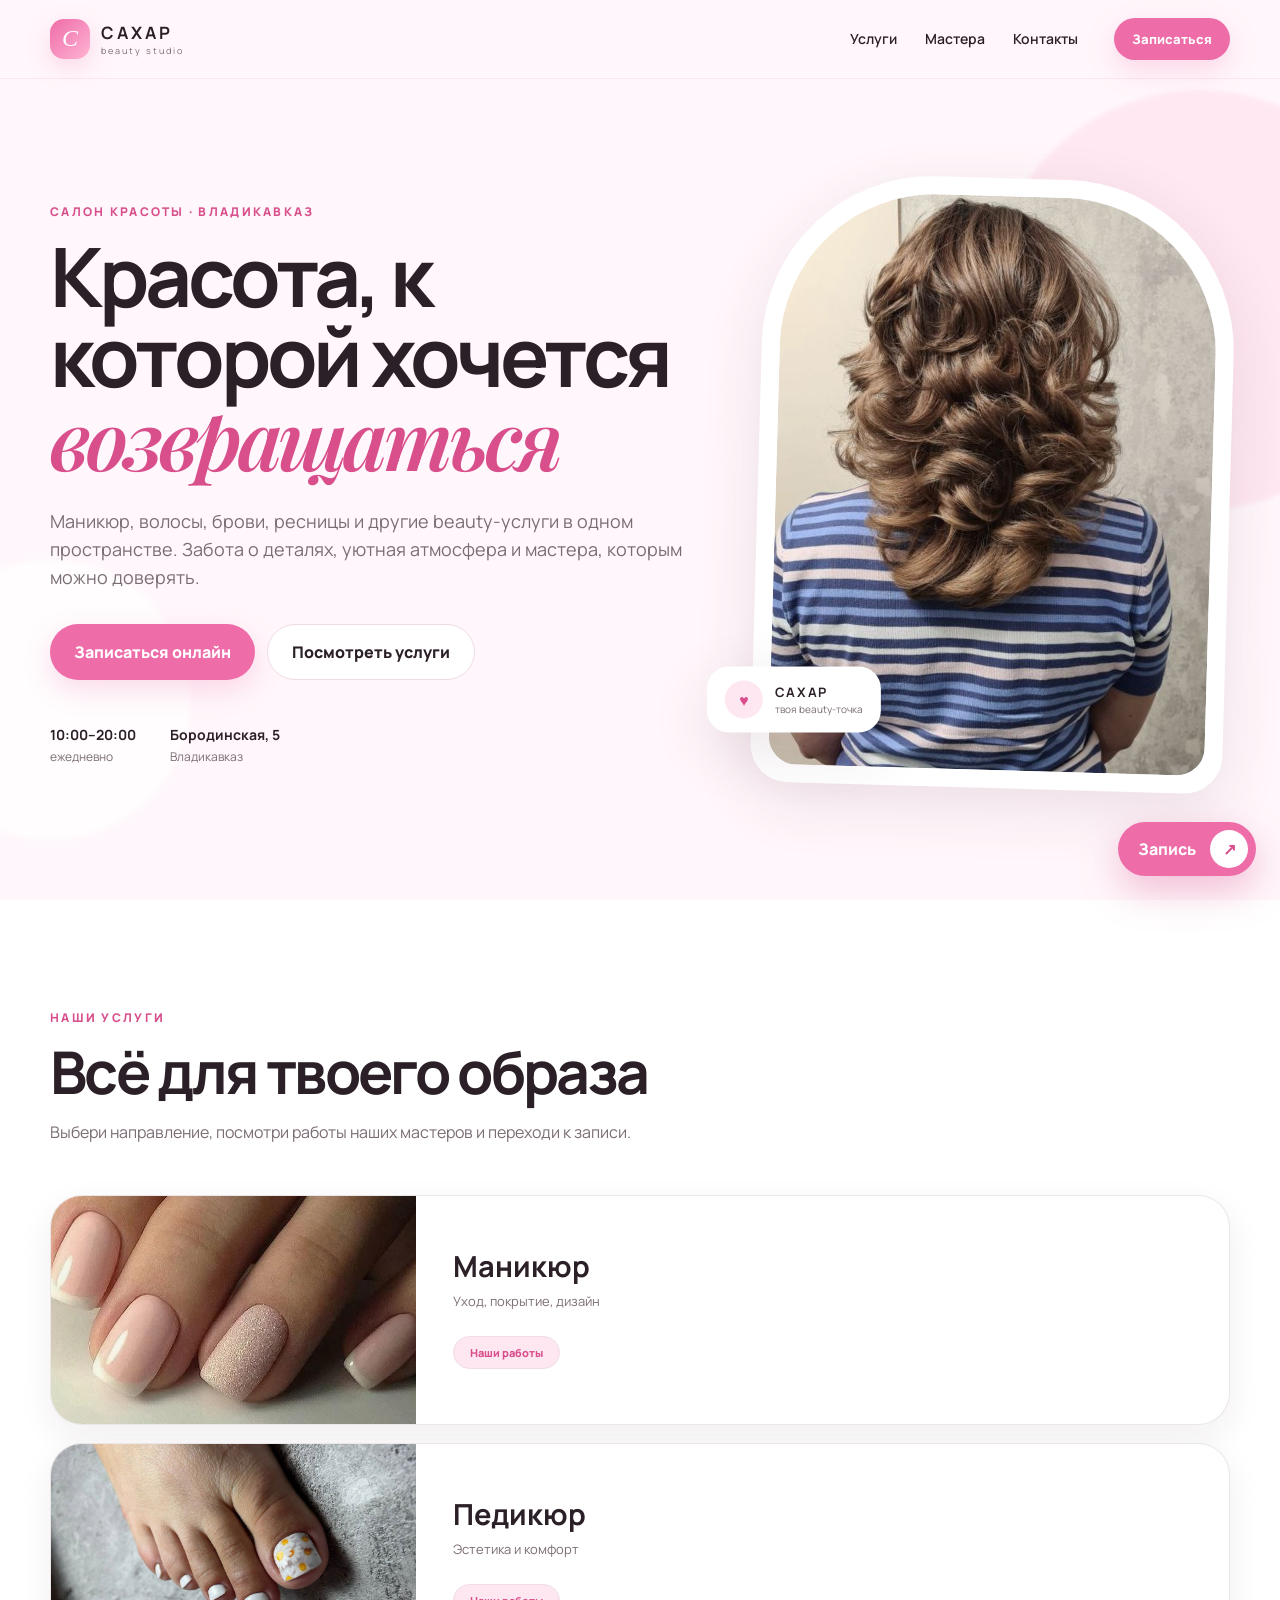
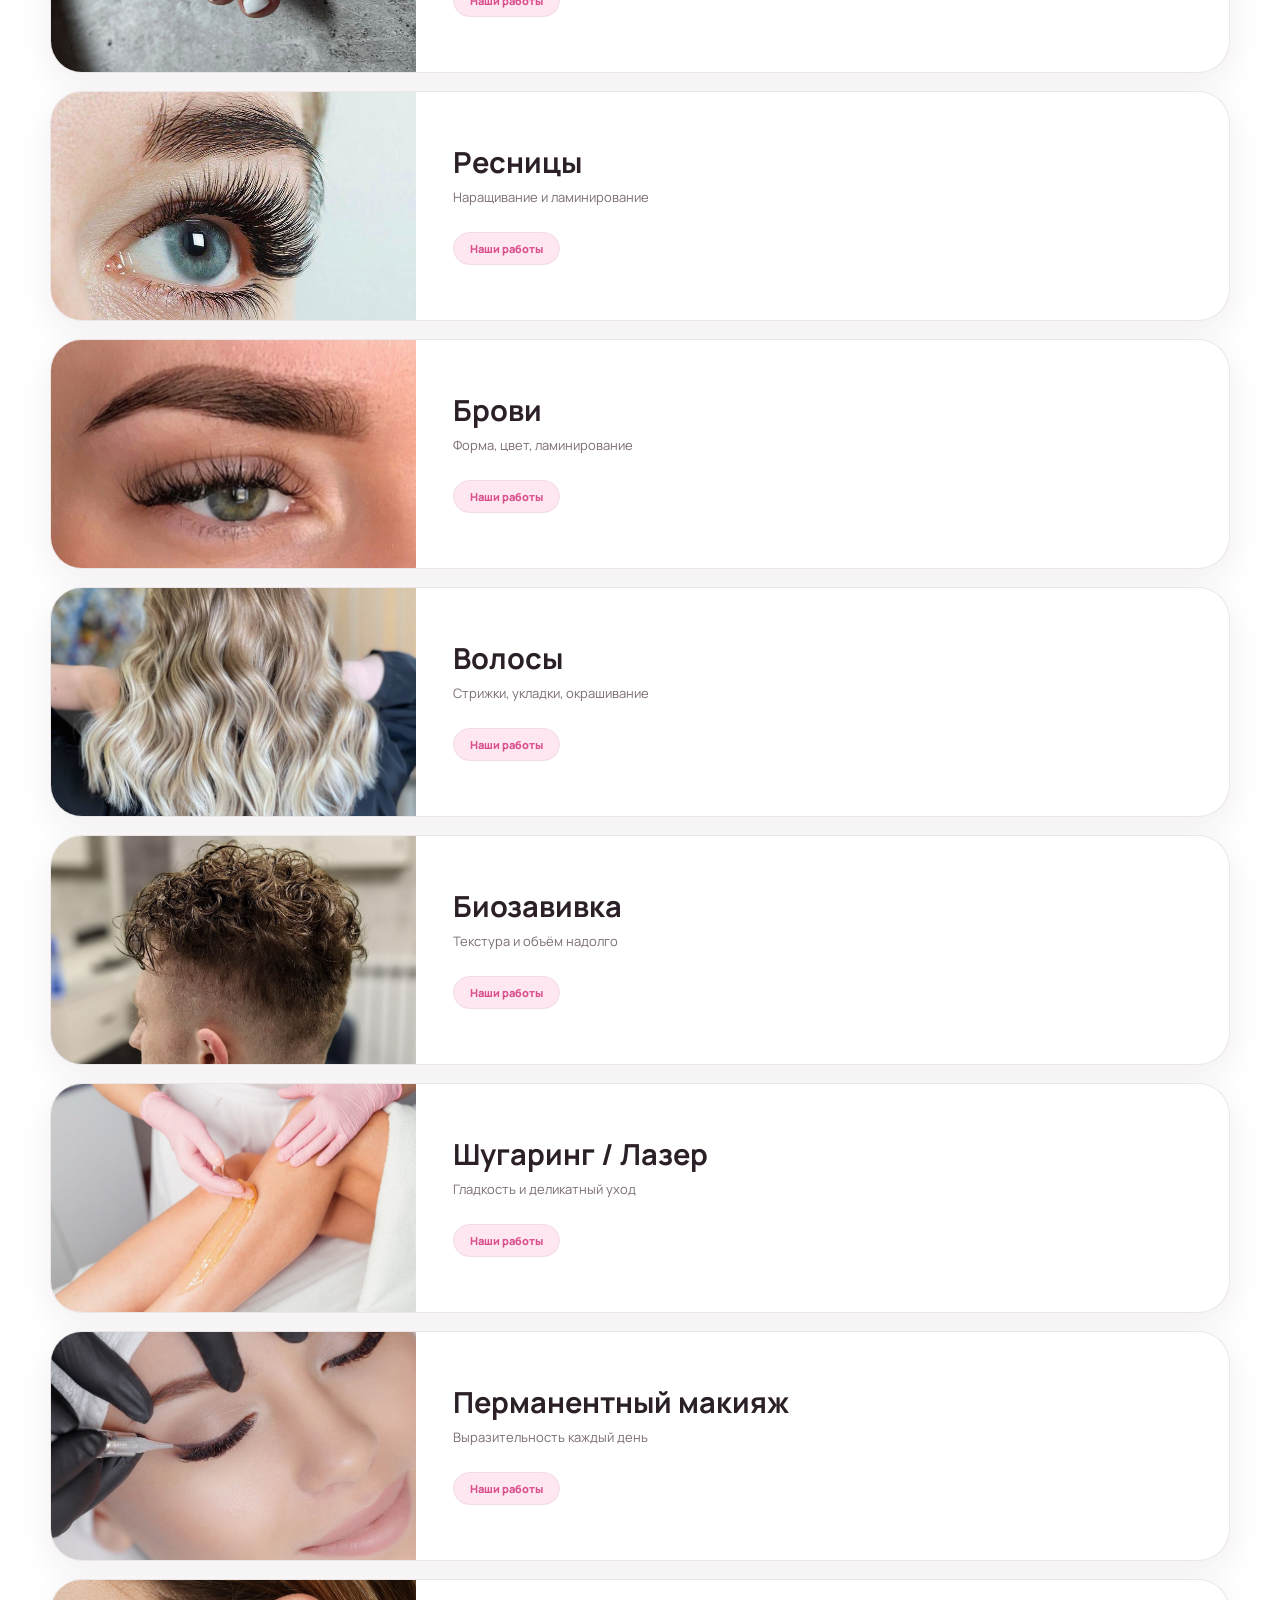
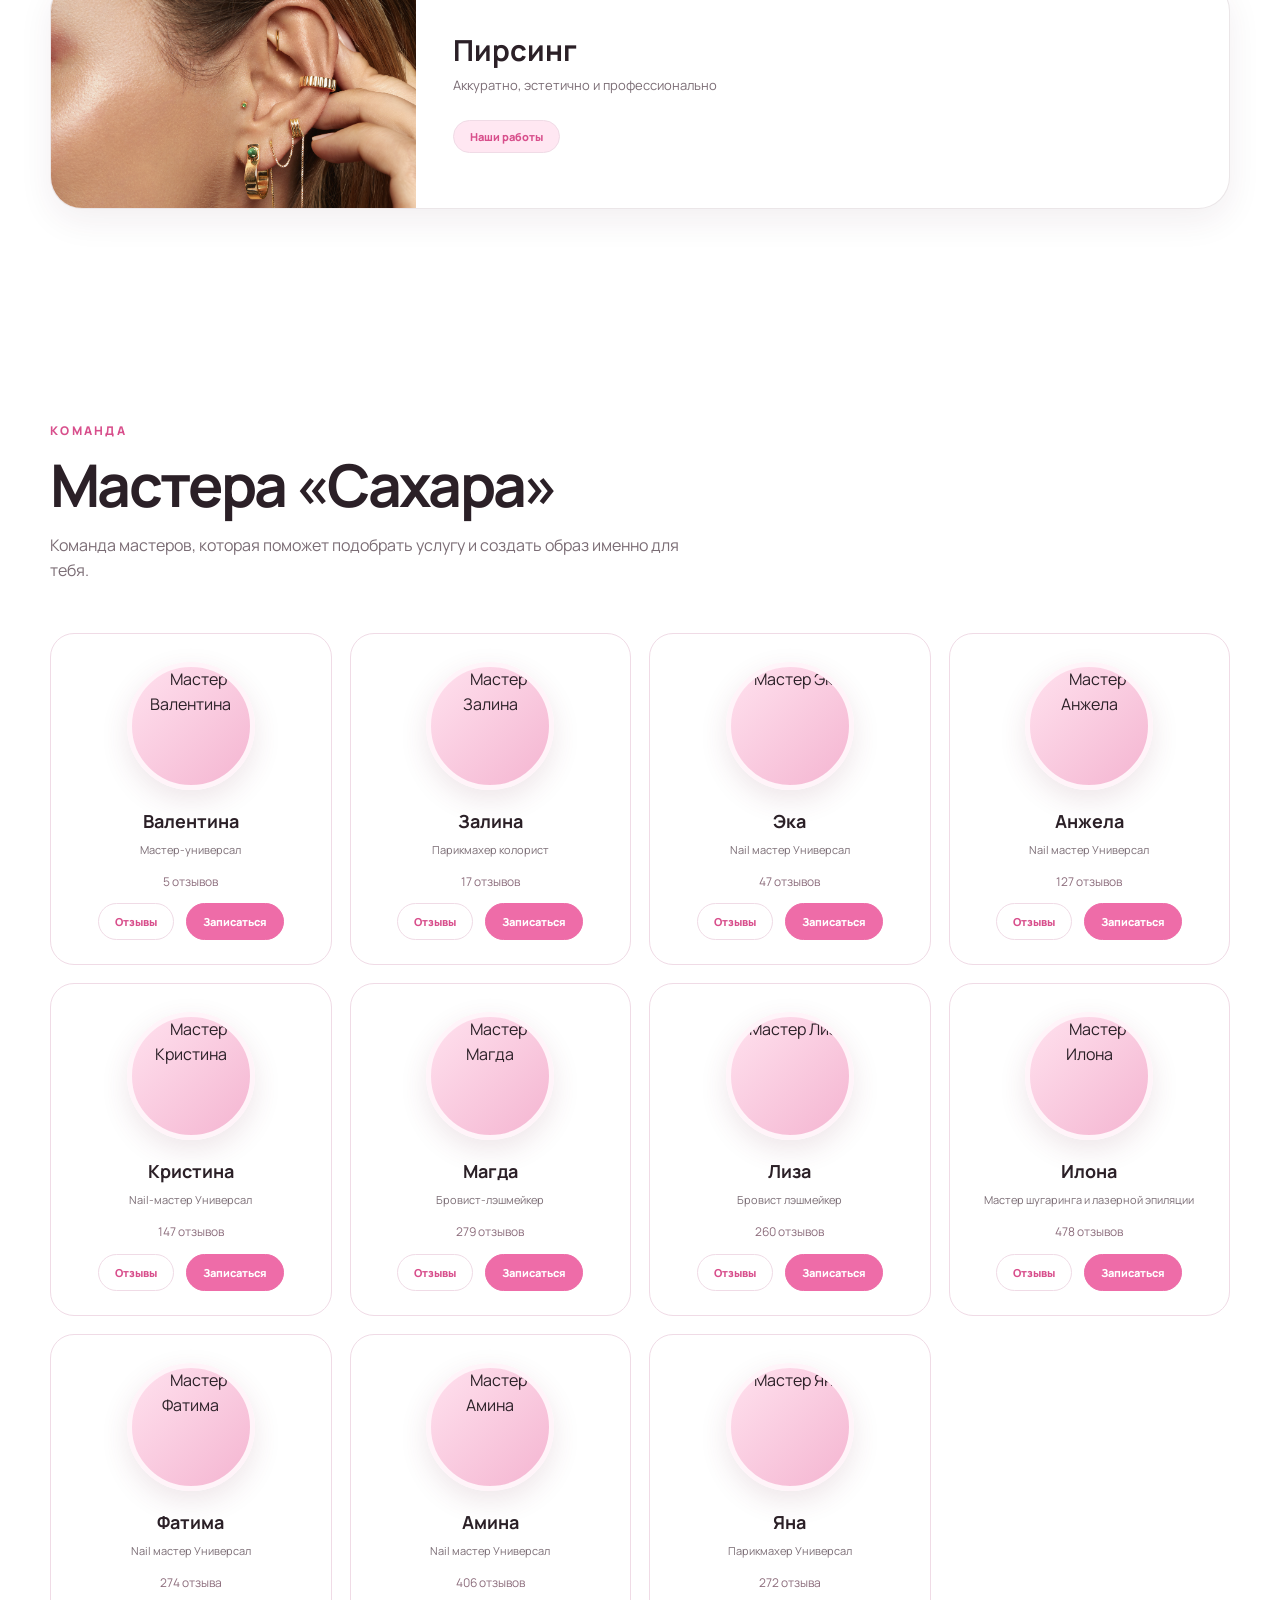
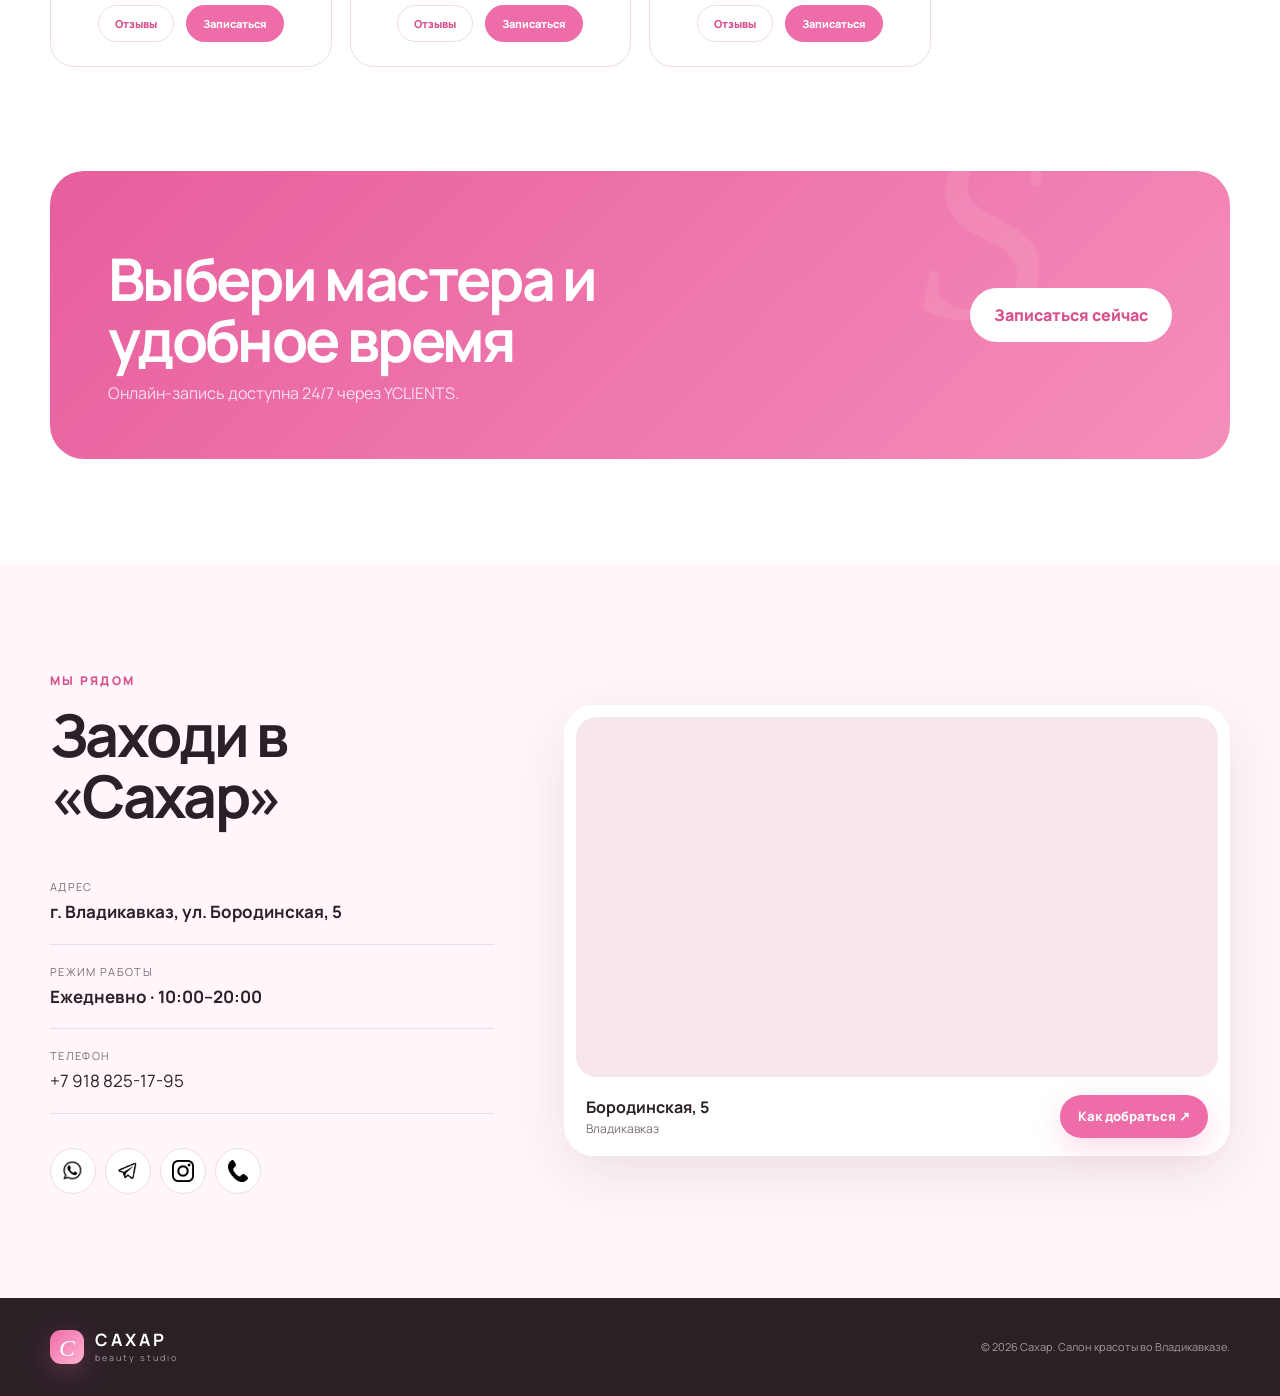
==== commit da963a7b: "Add favicon" ====
--- a/index.html
+++ b/index.html
@@ -7,6 +7,7 @@
   <meta name="description" content="Сахар — салон красоты во Владикавказе. Маникюр, педикюр, ресницы, брови, волосы, биозавивка, шугаринг и лазер, перманентный макияж." />
   <title>Сахар — салон красоты во Владикавказе</title>
   <link rel="stylesheet" href="style.css" />
+  <link rel="icon" href="images/icons/favicon.png">
 
   <style>
 
--- a/style.css
+++ b/style.css
@@ -41,7 +41,7 @@
 .contacts{background:var(--blush)}.contacts-grid{display:grid;grid-template-columns:.8fr 1.2fr;gap:70px;align-items:center}.contact-list{margin:34px 0}.contact-list>div{padding:18px 0;border-bottom:1px solid var(--line);display:flex;flex-direction:column}.contact-list span{font-size:11px;text-transform:uppercase;letter-spacing:.12em;color:var(--muted);margin-bottom:4px}.contact-list strong,.contact-list a{font-size:17px}.contact-list a:hover{color:var(--pink-dark)}.social-row{display:flex;gap:9px}.social-btn{width:46px;height:46px;border-radius:50%;display:grid;place-items:center;background:white;border:1px solid var(--line);font-size:11px;font-weight:800;transition:.2s}.social-btn:hover{background:var(--pink);color:white;border-color:var(--pink);transform:translateY(-2px)}.route-card{background:white;border-radius:30px;padding:12px;box-shadow:var(--shadow)}.route-map{height:360px;border-radius:21px;background:#f7e6ee;position:relative;overflow:hidden}.map-grid{position:absolute;inset:0;background-image:linear-gradient(rgba(255,255,255,.7) 1px,transparent 1px),linear-gradient(90deg,rgba(255,255,255,.7) 1px,transparent 1px);background-size:54px 54px;transform:rotate(8deg) scale(1.15)}.map-road{position:absolute;background:white;border-radius:30px;box-shadow:0 0 0 1px rgba(238,108,168,.05)}.road-a{width:125%;height:46px;left:-10%;top:45%;transform:rotate(-17deg)}.road-b{width:46px;height:130%;left:59%;top:-15%;transform:rotate(12deg)}.map-pin{position:absolute;left:58%;top:45%;width:52px;height:52px;border-radius:50% 50% 50% 0;transform:translate(-50%,-50%) rotate(-45deg);background:var(--pink);color:white;display:grid;place-items:center;font:italic 25px Georgia,serif;box-shadow:0 10px 24px rgba(216,79,140,.28)}.map-pin::first-letter{transform:rotate(45deg)}.route-info{padding:18px 10px 6px;display:flex;align-items:center;justify-content:space-between;gap:20px}.route-info div{display:flex;flex-direction:column}.route-info strong{font-size:16px}.route-info span{font-size:12px;color:var(--muted)}
 
 .footer{background:#2c2027;color:white;padding:32px 0}.footer .brand-mark{width:34px;height:34px;border-radius:11px}.footer .brand-text small{color:rgba(255,255,255,.55)}.footer-inner{display:flex;align-items:center;gap:28px}.footer-inner p{margin:0 auto;color:rgba(255,255,255,.55);font-size:11px}.footer-inner>a:last-child{font-size:12px;color:rgba(255,255,255,.7)}
-.floating-booking{position:fixed;z-index:900;right:24px;bottom:90px;border:0;border-radius:999px;background:var(--pink);color:white;padding:8px 8px 8px 20px;display:flex;align-items:center;gap:14px;font-weight:800;box-shadow:0 14px 38px rgba(216,79,140,.35);cursor:pointer}.floating-booking b{width:38px;height:38px;border-radius:50%;display:grid;place-items:center;background:white;color:var(--pink-dark)}
+.floating-booking{position:fixed;z-index:900;right:24px;bottom:24px;border:0;border-radius:999px;background:var(--pink);color:white;padding:8px 8px 8px 20px;display:flex;align-items:center;gap:14px;font-weight:800;box-shadow:0 14px 38px rgba(216,79,140,.35);cursor:pointer}.floating-booking b{width:38px;height:38px;border-radius:50%;display:grid;place-items:center;background:white;color:var(--pink-dark)}
 
 .modal{position:fixed;inset:0;z-index:2000;display:none}.modal.open{display:block}.modal-backdrop{position:absolute;inset:0;background:rgba(28,15,22,.55);backdrop-filter:blur(7px)}.booking-panel{position:absolute;top:4vh;right:4vw;bottom:4vh;width:min(520px,92vw);background:white;border-radius:28px;overflow:hidden;display:flex;flex-direction:column;box-shadow:0 30px 90px rgba(0,0,0,.24)}.booking-head{padding:16px 18px;border-bottom:1px solid var(--line);display:flex;align-items:center;justify-content:space-between}.booking-head div{display:flex;flex-direction:column}.booking-head strong{font-size:16px}.booking-head span{font-size:9px;letter-spacing:.16em;color:var(--muted)}.booking-head button,.lightbox-close{border:0;background:var(--pink-soft);width:38px;height:38px;border-radius:50%;font-size:24px;cursor:pointer}.booking-panel iframe{border:0;width:100%;flex:1;background:#fff}.booking-fallback{font-size:10px;color:var(--muted);padding:10px 16px;background:#fff}.booking-fallback a{color:var(--pink-dark);font-weight:800}.lightbox{display:none;place-items:center}.lightbox.open{display:grid}.lightbox img{position:relative;z-index:2;width:auto;height:auto;max-width:88vw;max-height:86vh;border-radius:18px;box-shadow:0 24px 80px rgba(0,0,0,.35)}.lightbox-close{position:fixed;right:24px;top:24px;z-index:3;background:white}
 
@@ -56,7 +56,7 @@
   .hero{min-height:auto;padding:120px 0 65px}.hero-grid{grid-template-columns:1fr}.hero-copy>p{font-size:16px}.hero-photo-wrap{height:440px;max-width:390px;margin:10px auto 0}.hero-badge{left:-8px;bottom:30px}.hero-meta{gap:20px;justify-content:space-between}.hero-meta b{font-size:12px}
   .section-heading{margin-bottom:34px}.service-grid{grid-template-columns:1fr 1fr;gap:10px}.service-card{height:230px;padding:14px;border-radius:18px}.service-card h3{font-size:18px}.service-card p{font-size:10px}.service-card button{width:34px;height:34px;right:12px;top:12px}
   .split-heading{display:block}.split-heading>p{margin-top:18px}.gallery{grid-template-columns:repeat(2,1fr);grid-auto-rows:180px;gap:8px}.gallery-item{border-radius:15px}.gallery-item.wide{grid-column:span 2}.masters-scroll{display:flex;overflow-x:auto;scroll-snap-type:x mandatory;margin-right:-14px;padding-right:14px;gap:12px}.master-card{min-width:78vw;scroll-snap-align:start}.master-photo{height:370px}
-  .cta-card{padding:36px 26px;display:block;border-radius:26px}.cta-card .btn{margin-top:24px}.cta-card:after{right:-25px}.contacts-grid{grid-template-columns:1fr}.route-map{height:300px}.route-info{align-items:flex-start;flex-direction:column}.footer-inner{flex-wrap:wrap}.footer-inner p{order:3;width:100%;margin:0}.floating-booking{right:14px;bottom:90px;padding-left:16px}.booking-panel{inset:2vh 2vw;width:auto}.lightbox img{max-width:94vw;max-height:82vh}
+  .cta-card{padding:36px 26px;display:block;border-radius:26px}.cta-card .btn{margin-top:24px}.cta-card:after{right:-25px}.contacts-grid{grid-template-columns:1fr}.route-map{height:300px}.route-info{align-items:flex-start;flex-direction:column}.footer-inner{flex-wrap:wrap}.footer-inner p{order:3;width:100%;margin:0}.floating-booking{right:14px;bottom:14px;padding-left:16px}.booking-panel{inset:2vh 2vw;width:auto}.lightbox img{max-width:94vw;max-height:82vh}
 }
 @media (max-width:430px){
   h1{font-size:46px}.service-grid{grid-template-columns:1fr}.service-card{height:250px}.hero-actions{display:grid;grid-template-columns:1fr 1fr}.hero-actions .btn{padding:14px 14px;font-size:12px}.gallery{grid-auto-rows:155px}.master-photo{height:330px}.social-btn{width:44px;height:44px}
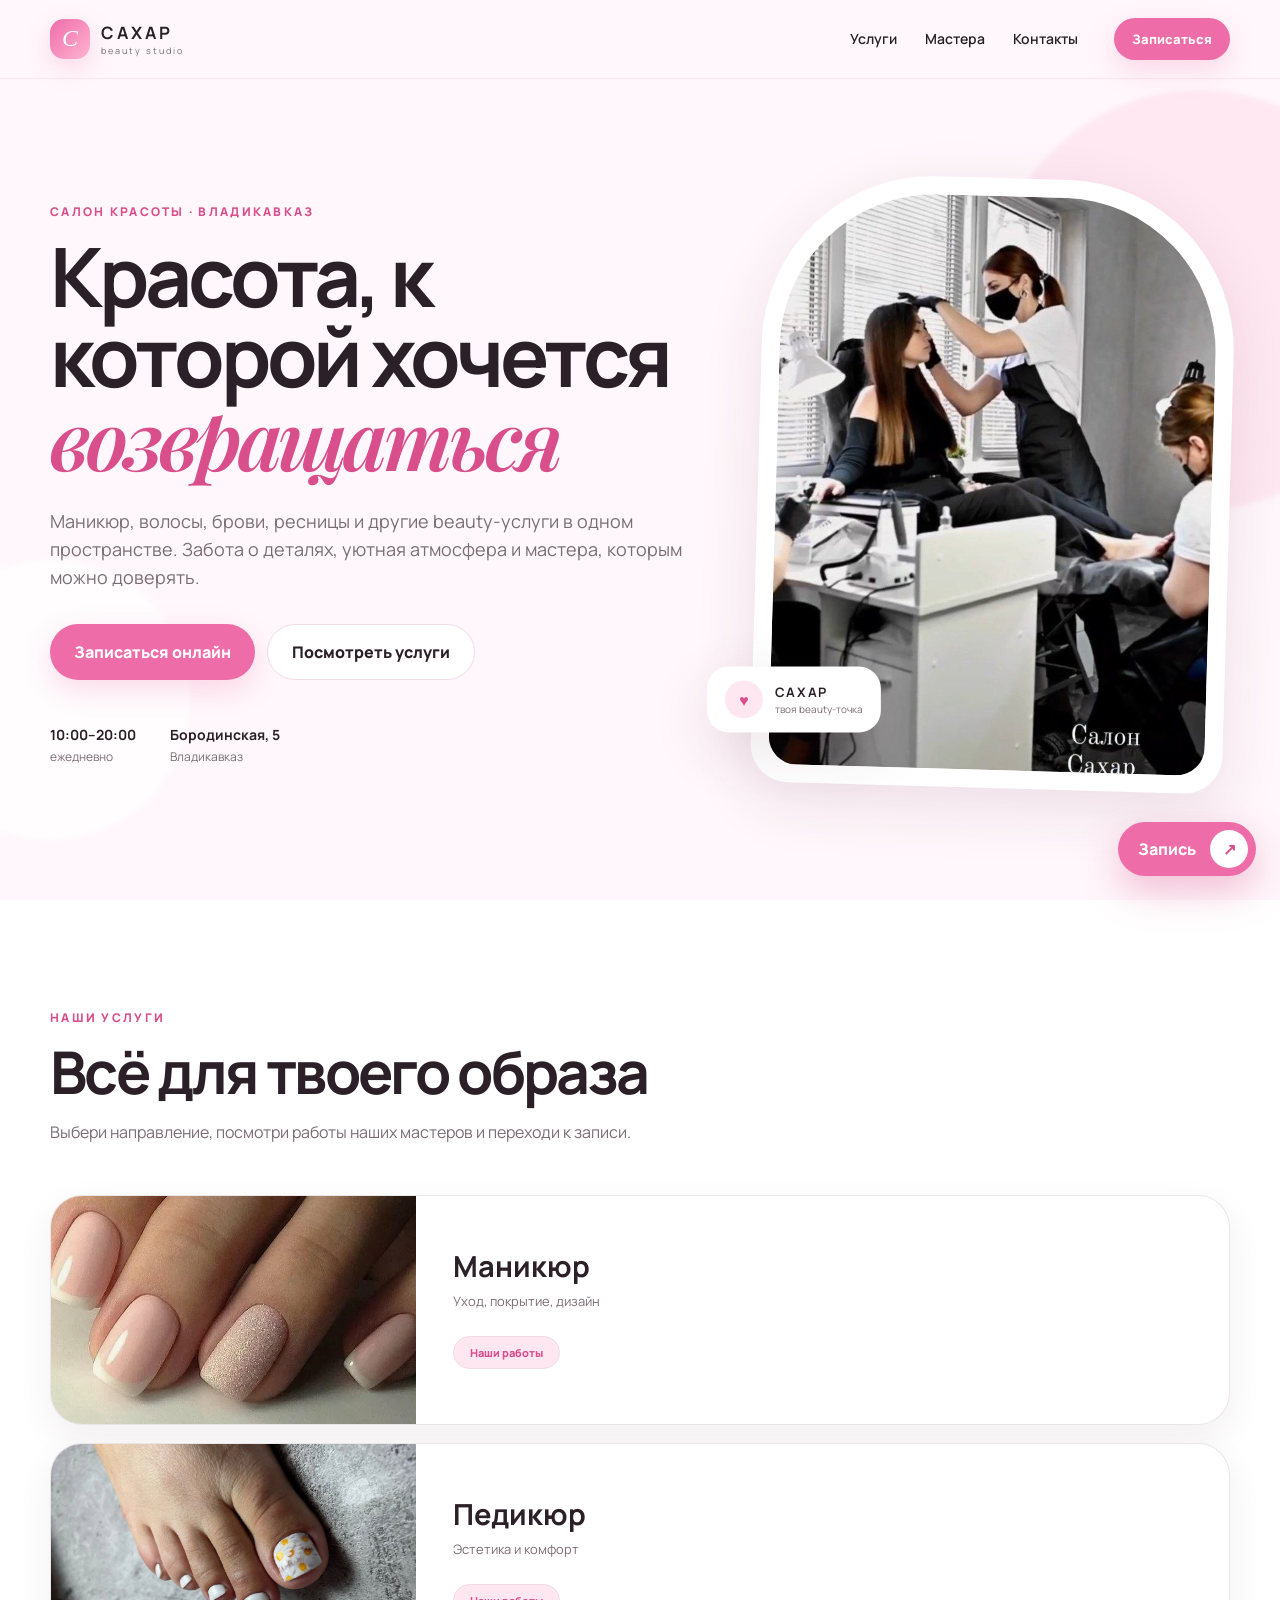
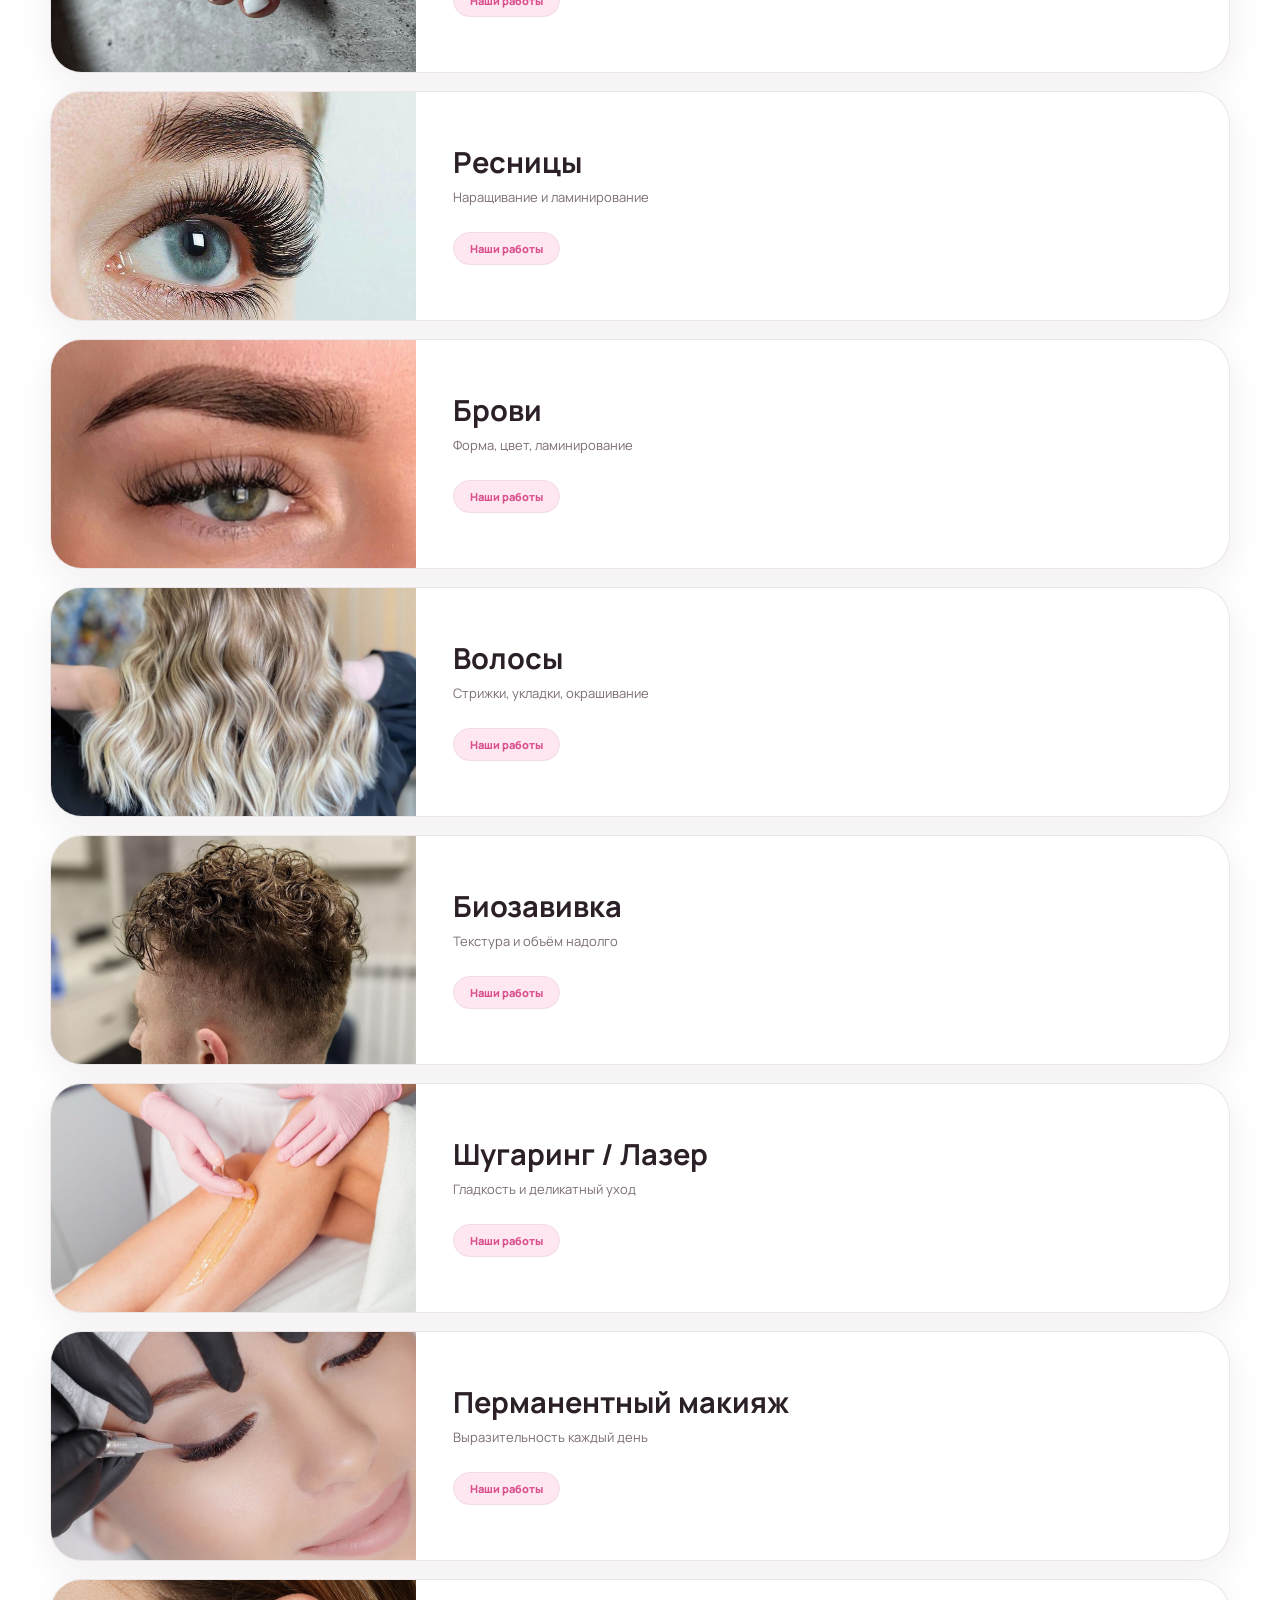
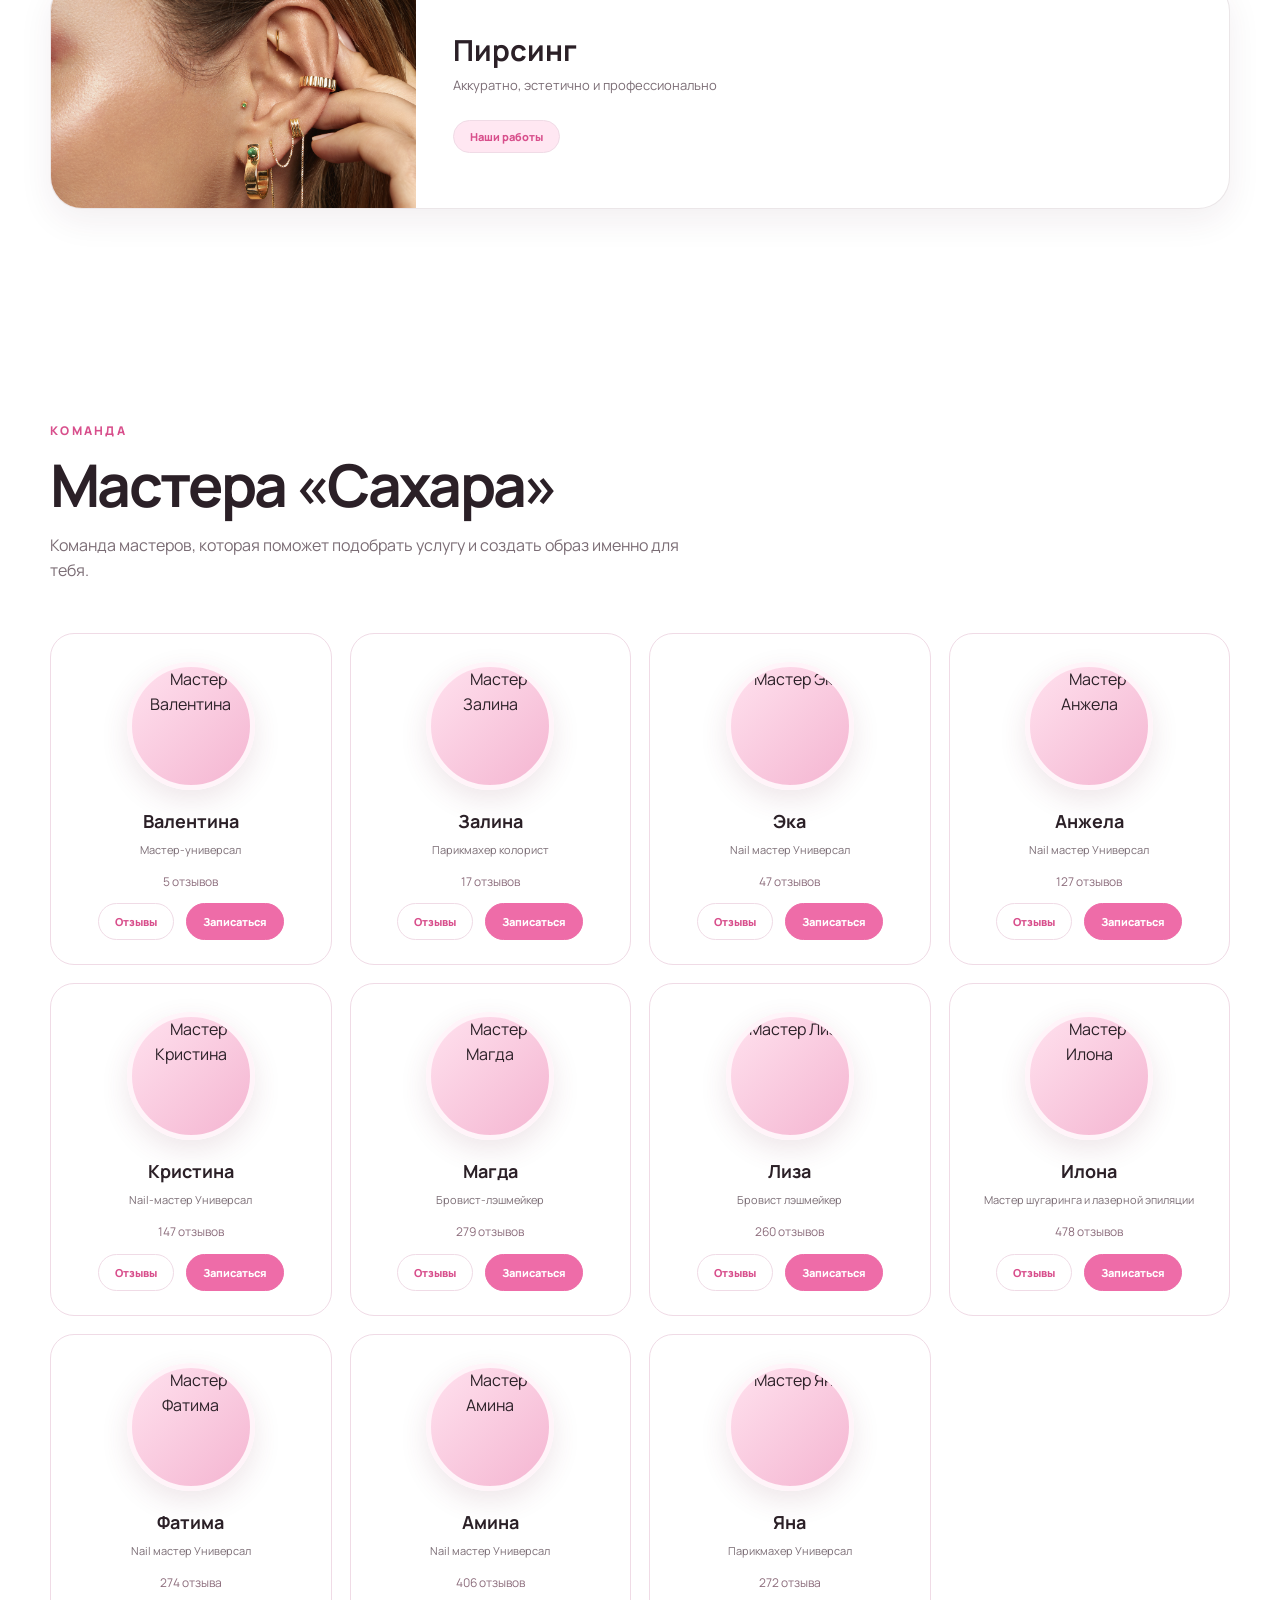
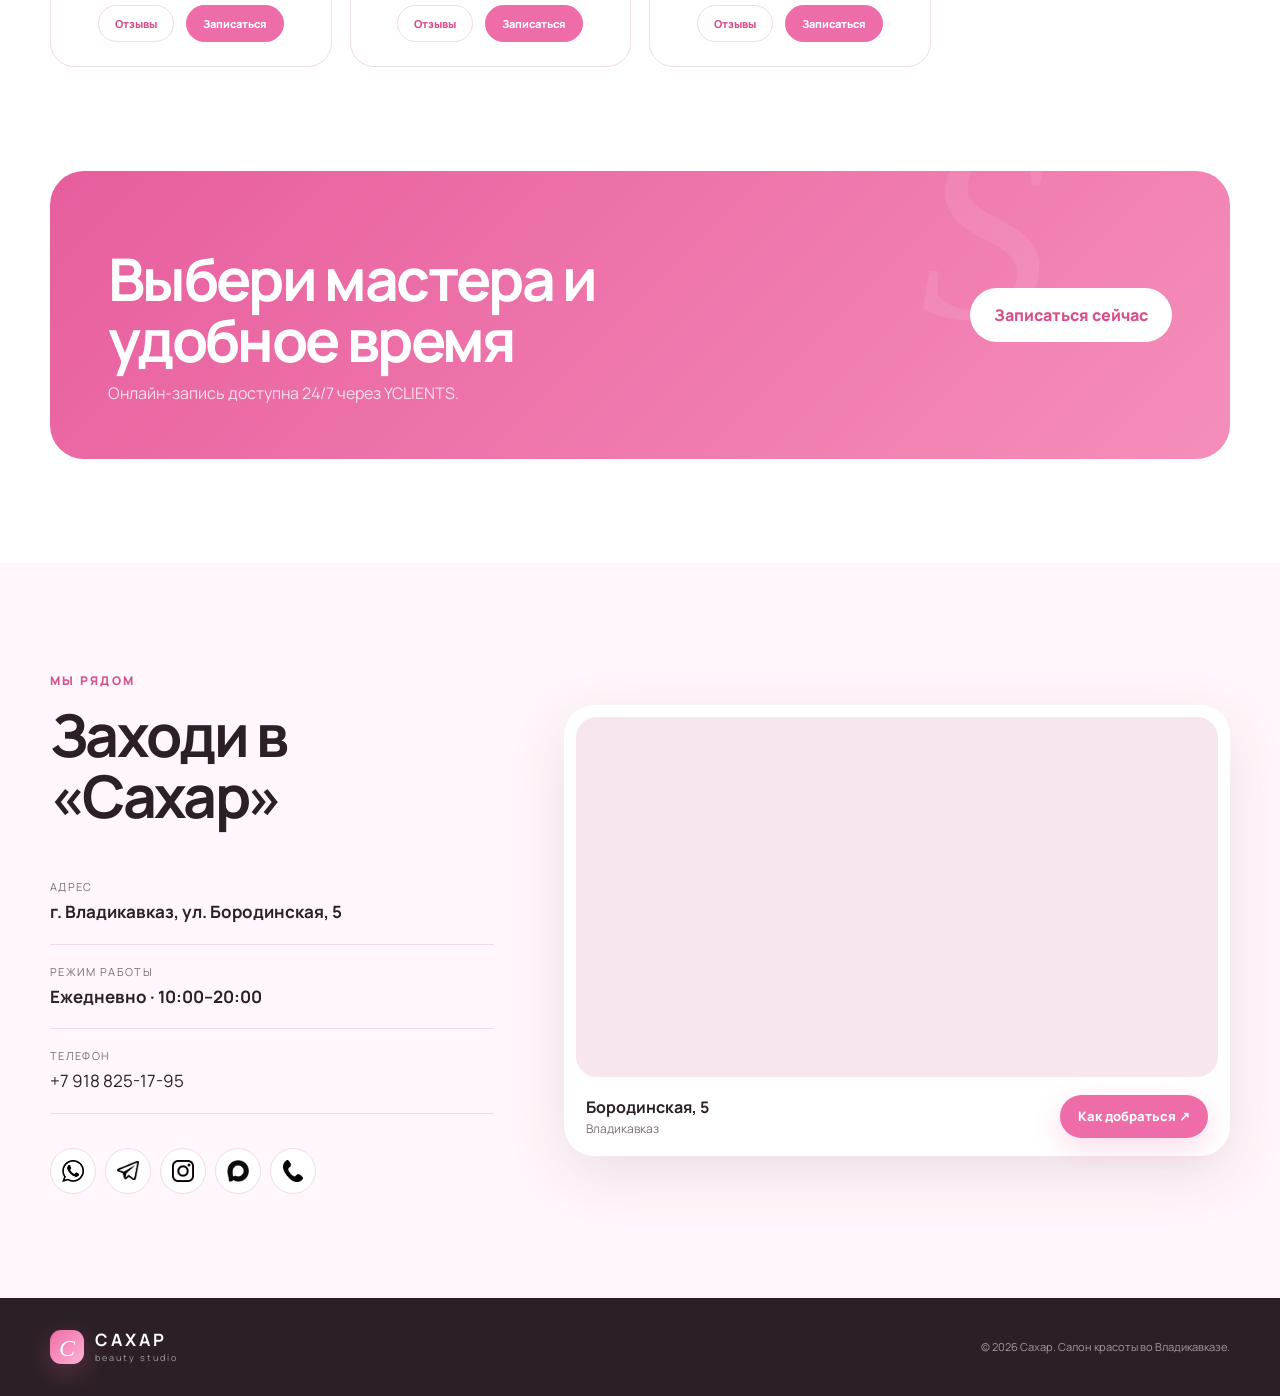
==== commit ca7fbf3f: "added max" ====
--- a/index.html
+++ b/index.html
@@ -4,10 +4,10 @@
   <meta charset="UTF-8" />
   <meta name="viewport" content="width=device-width, initial-scale=1.0" />
   <meta name="theme-color" content="#fff7fb" />
-  <meta name="description" content="Сахар — салон красоты во Владикавказе. Маникюр, педикюр, ресницы, брови, волосы, биозавивка, шугаринг и лазер, перманентный макияж." />
+  <meta name="description" content="Сахар - салон красоты во Владикавказе. Маникюр, педикюр, ресницы, брови, волосы, биозавивка, шугаринг и лазер, перманентный макияж." />
   <title>Сахар — салон красоты во Владикавказе</title>
   <link rel="stylesheet" href="style.css" />
-  <link rel="icon" href="images/icons/favicon.png">
+  <link rel="icon" href="/images/icons/favicon.png">
 
   <style>
 
@@ -508,6 +508,14 @@
             </a>
 
             <a class="social-btn"
+               href="https://max.ru/u/f9LHodD0cOKAoSFHeYSe71vuG-ruB6tOnhRr9M8_lhKwU1LxAjo4g9nbi3k"
+               target="_blank"
+               rel="noopener"
+               aria-label="Max">
+              <img src="images/icons/max.png" alt="">
+            </a>
+
+            <a class="social-btn"
                href="tel:+79188251795"
                aria-label="Позвонить">
               <img src="images/icons/phone.png" alt="">
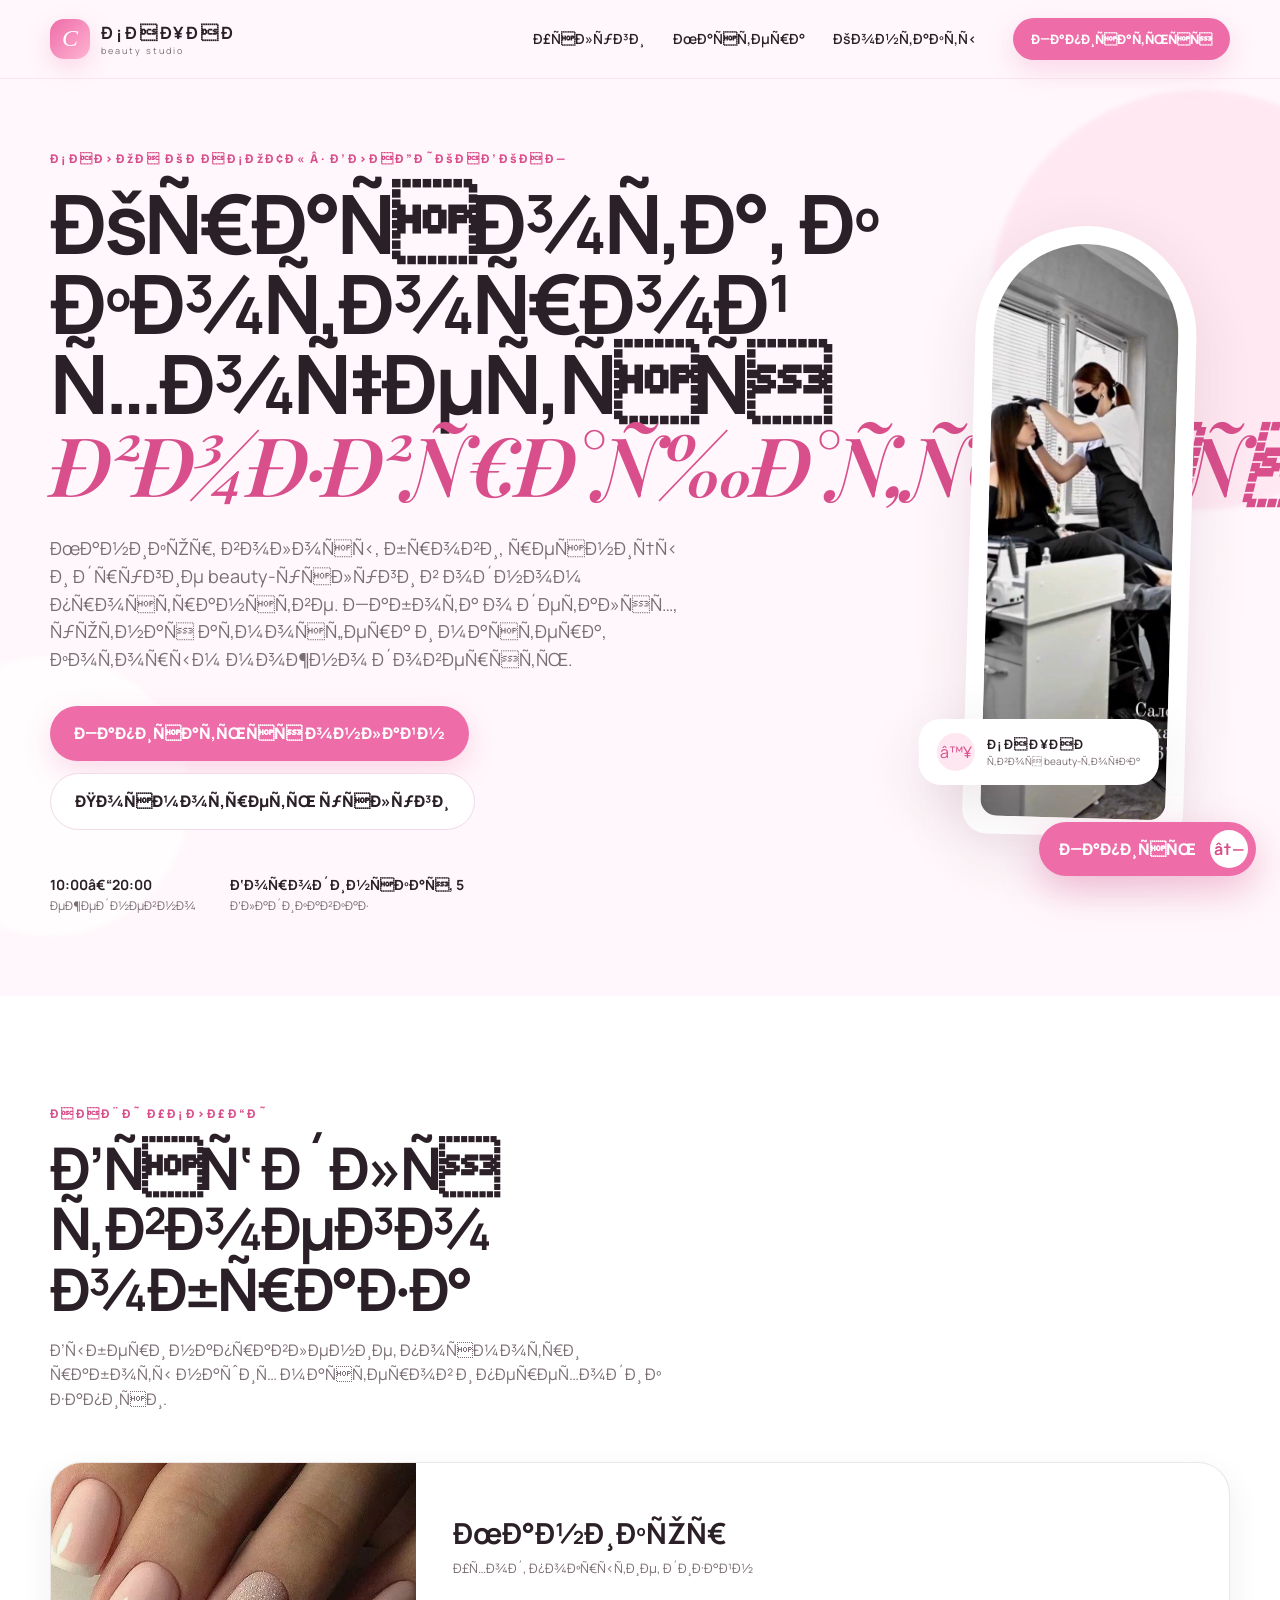
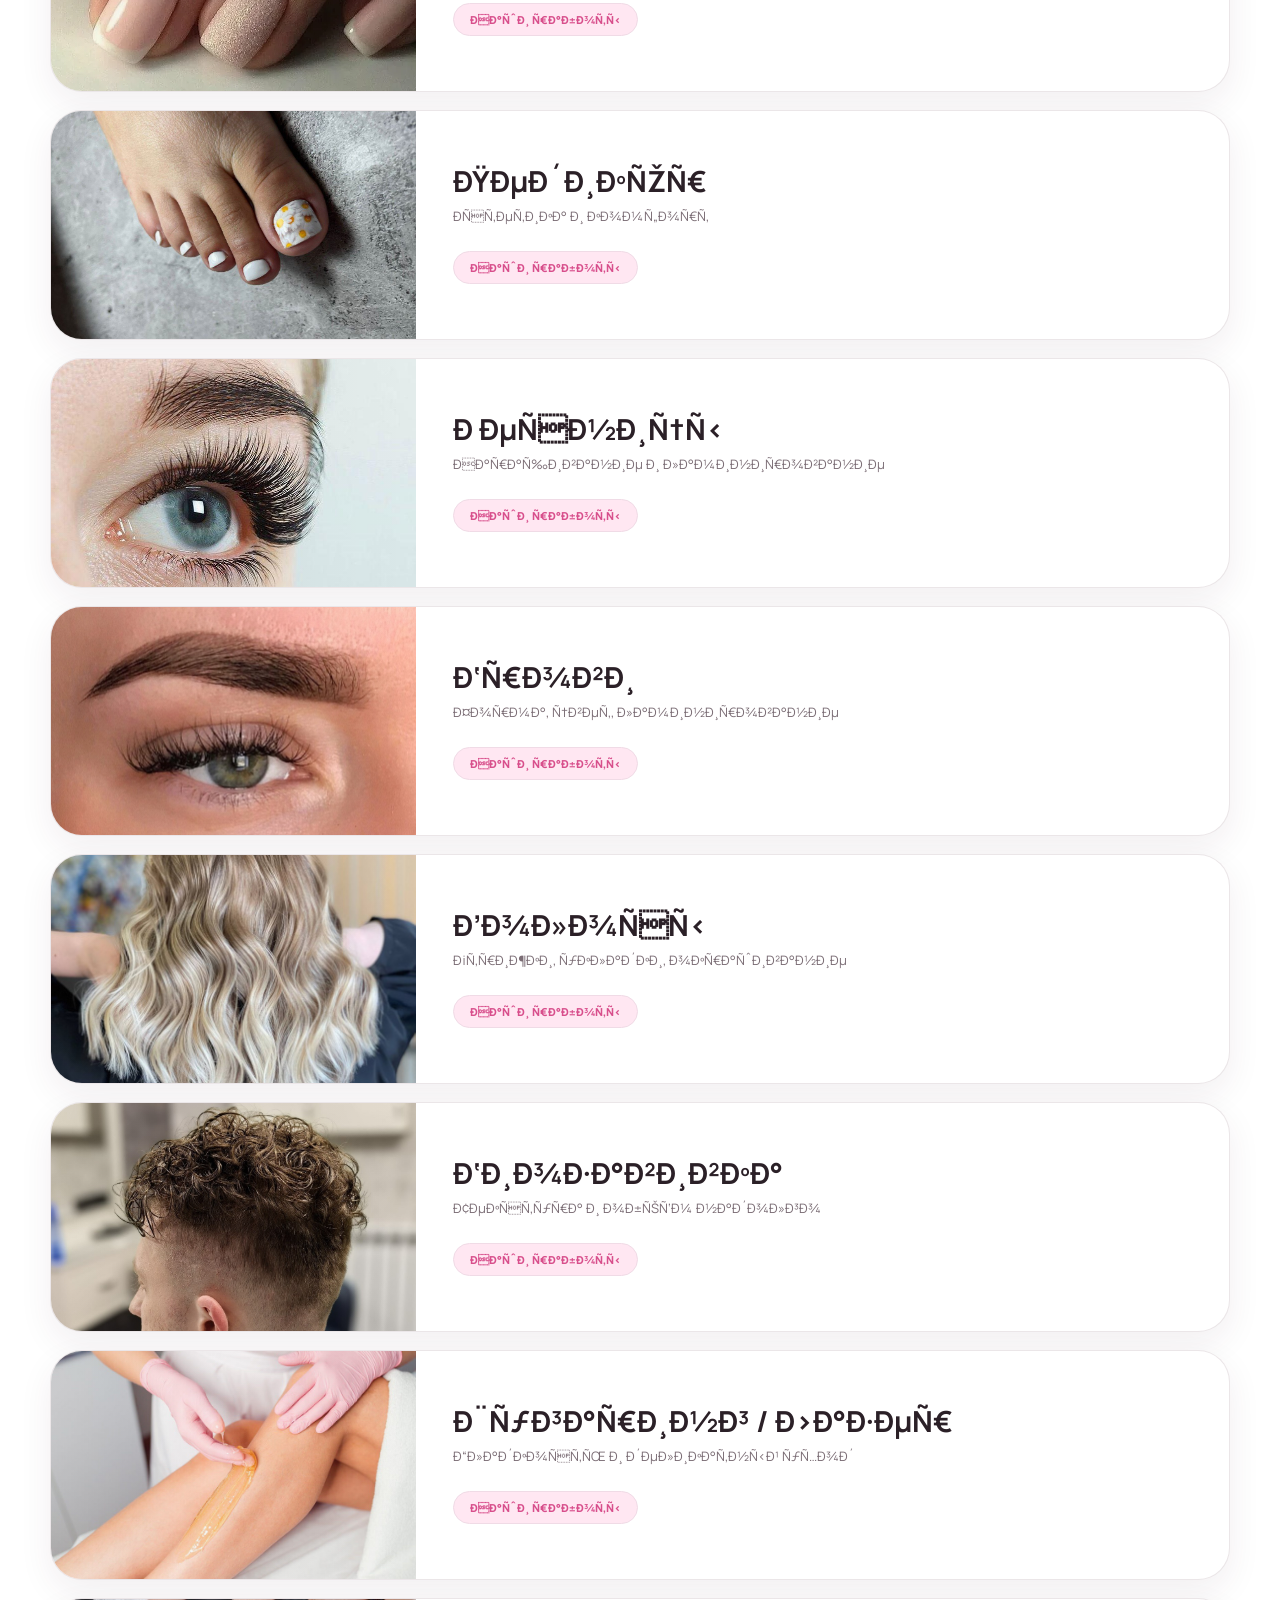
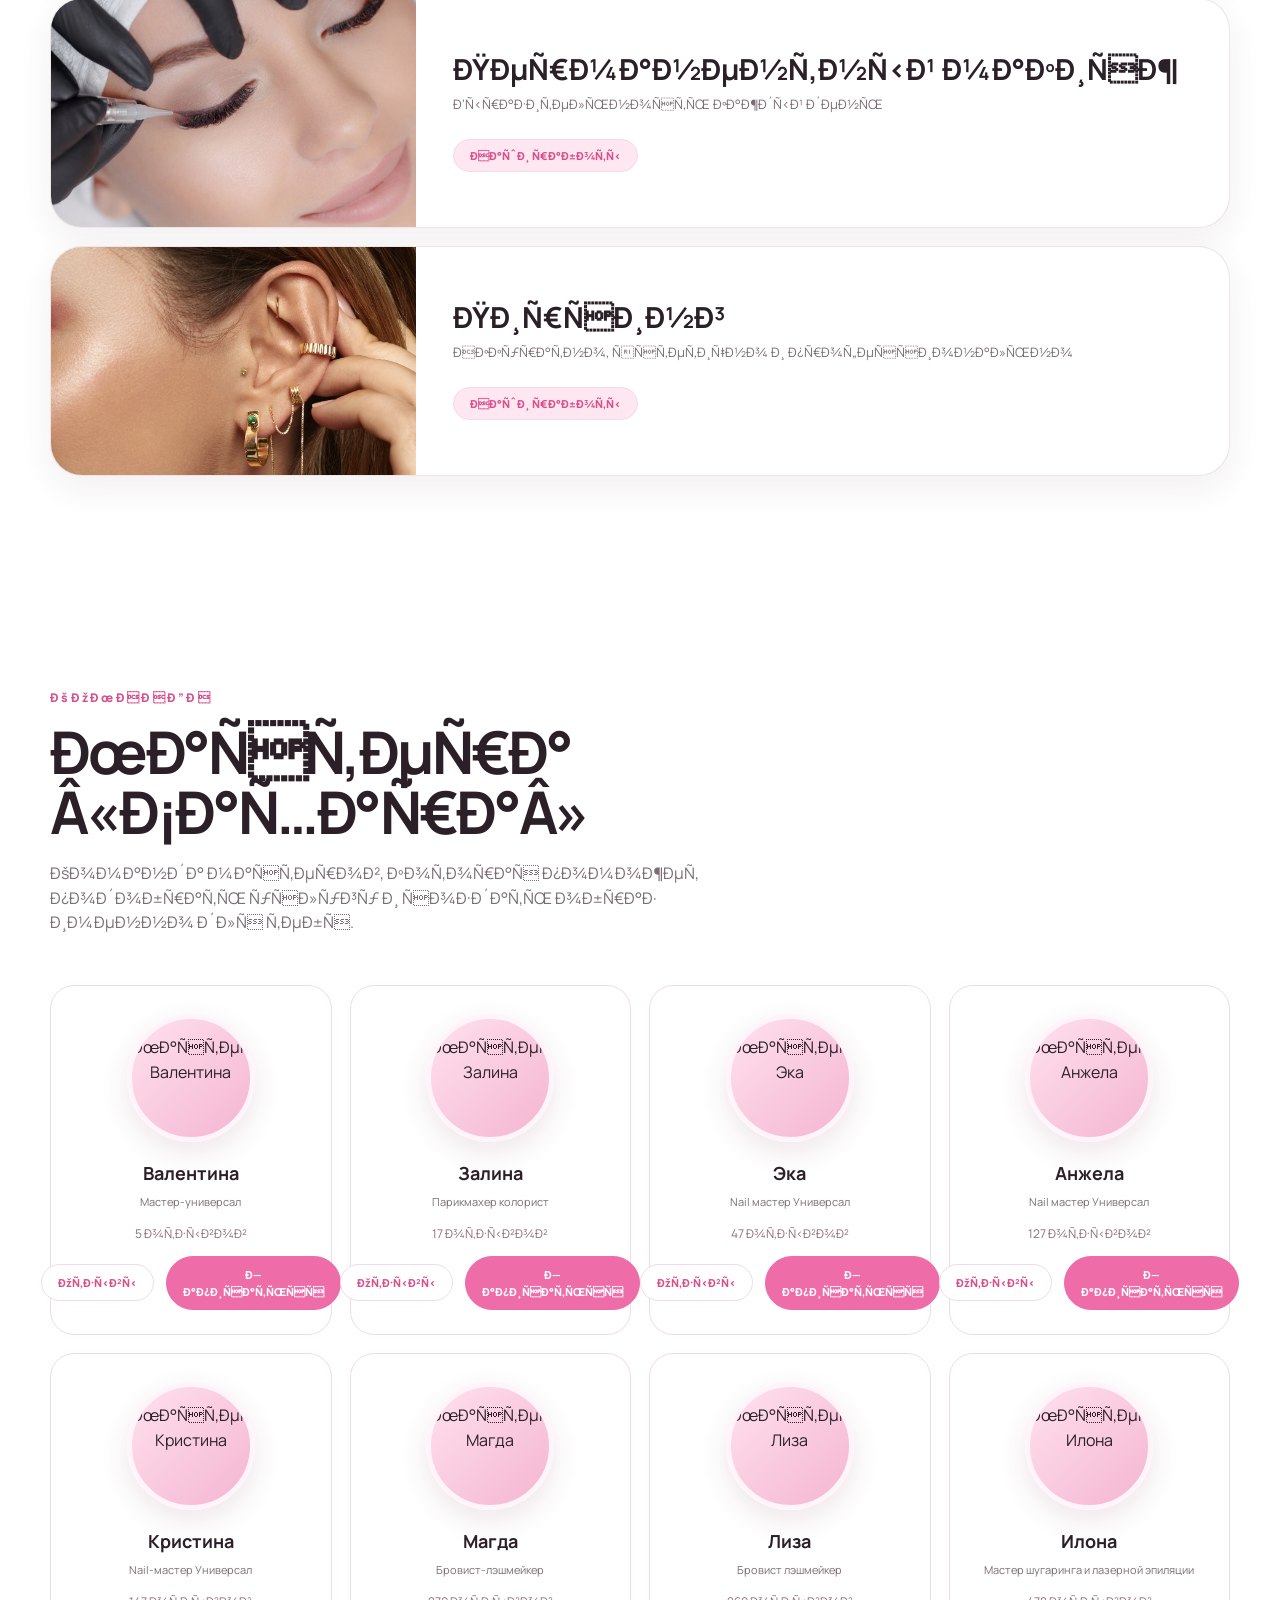
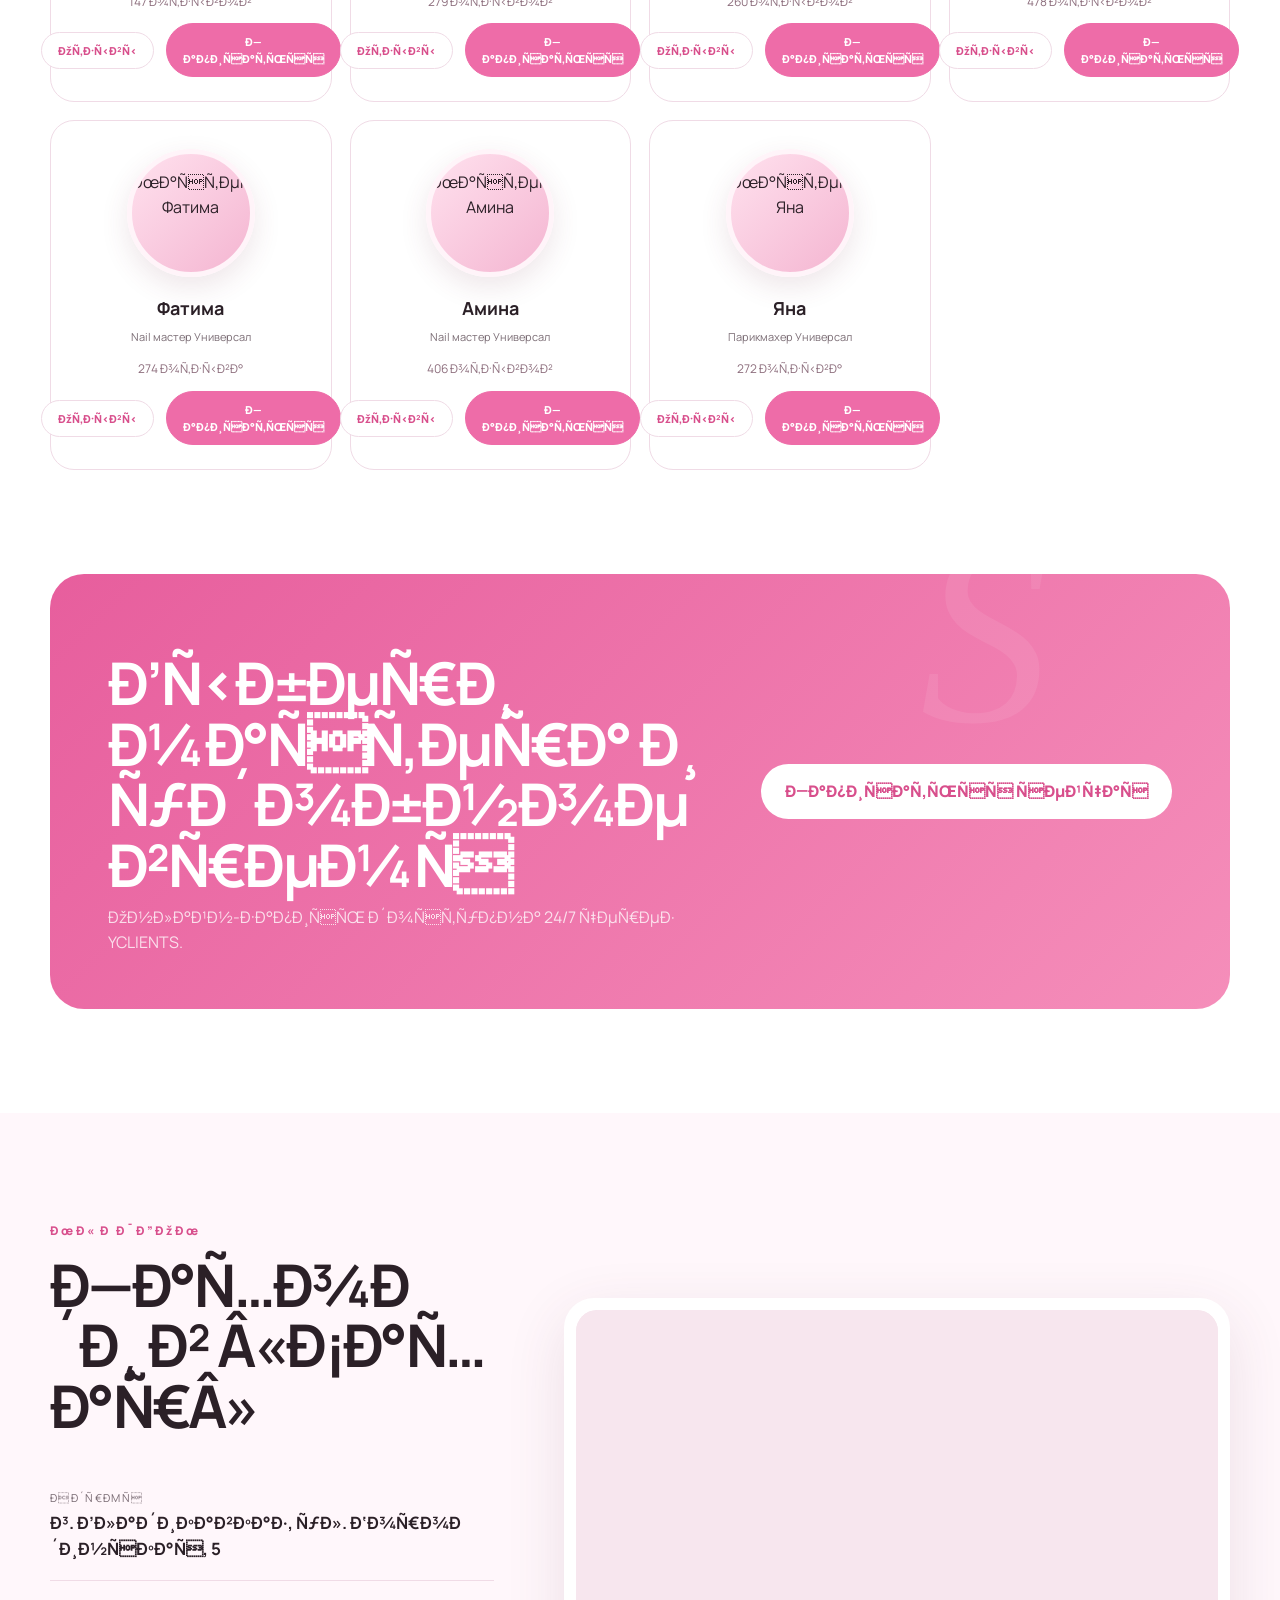
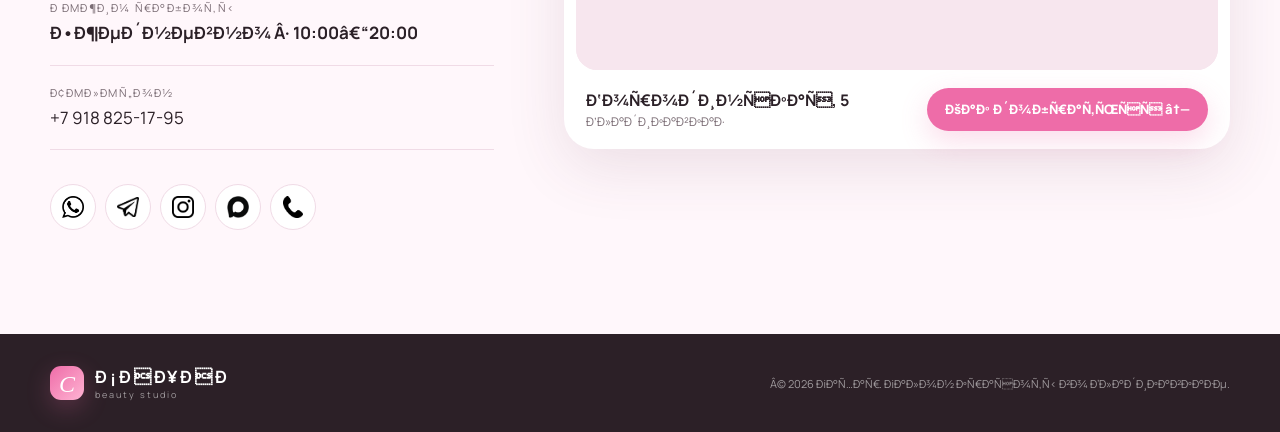
==== commit b5172c98: "Added Yandex Metrica" ====
--- a/index.html
+++ b/index.html
@@ -1,6 +1,31 @@
 <!DOCTYPE html>
 <html lang="ru">
 <head>
+  <!-- Google tag (gtag.js) -->
+  <script async src="https://www.googletagmanager.com/gtag/js?id=G-JLNL8KB40E"></script>
+  <script>
+    window.dataLayer = window.dataLayer || [];
+    function gtag(){dataLayer.push(arguments);}
+    gtag('js', new Date());
+
+    gtag('config', 'G-JLNL8KB40E');
+  </script>
+  <!-- Google tag (gtag.js) -->
+
+  <!-- Yandex.Metrika counter -->
+  <script type="text/javascript">
+      (function(m,e,t,r,i,k,a){
+          m[i]=m[i]||function(){(m[i].a=m[i].a||[]).push(arguments)};
+          m[i].l=1*new Date();
+          for (var j = 0; j < document.scripts.length; j++) {if (document.scripts[j].src === r) { return; }}
+          k=e.createElement(t),a=e.getElementsByTagName(t)[0],k.async=1,k.src=r,a.parentNode.insertBefore(k,a)
+      })(window, document,'script','https://mc.yandex.ru/metrika/tag.js?id=112177790', 'ym');
+
+      ym(112177790, 'init', {ssr:true, webvisor:true, clickmap:true, ecommerce:"dataLayer", referrer: document.referrer, url: location.href, accurateTrackBounce:true, trackLinks:true});
+  </script>
+  <noscript><div><img src="https://mc.yandex.ru/watch/112177790" style="position:absolute; left:-9999px;" alt="" /></div></noscript>
+  <!-- /Yandex.Metrika counter -->
+
   <meta charset="UTF-8" />
   <meta name="viewport" content="width=device-width, initial-scale=1.0" />
   <meta name="theme-color" content="#fff7fb" />
